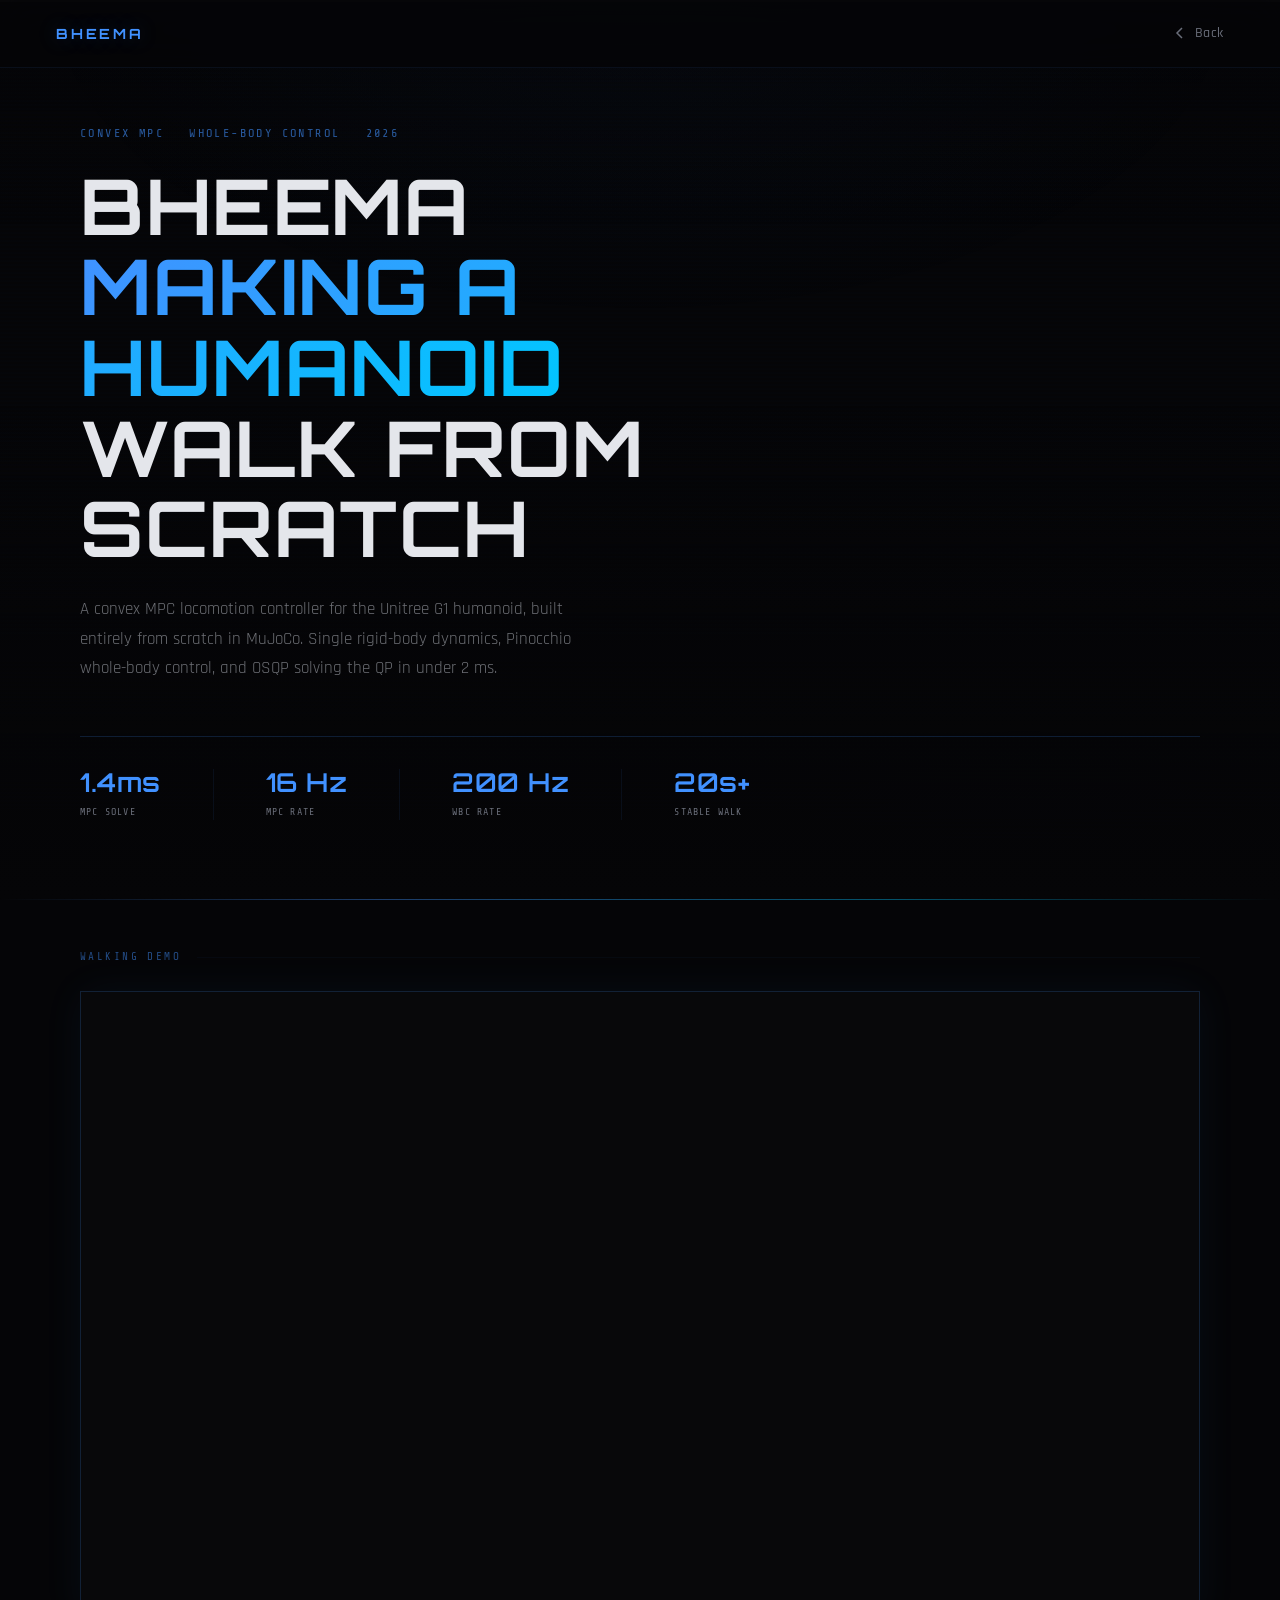
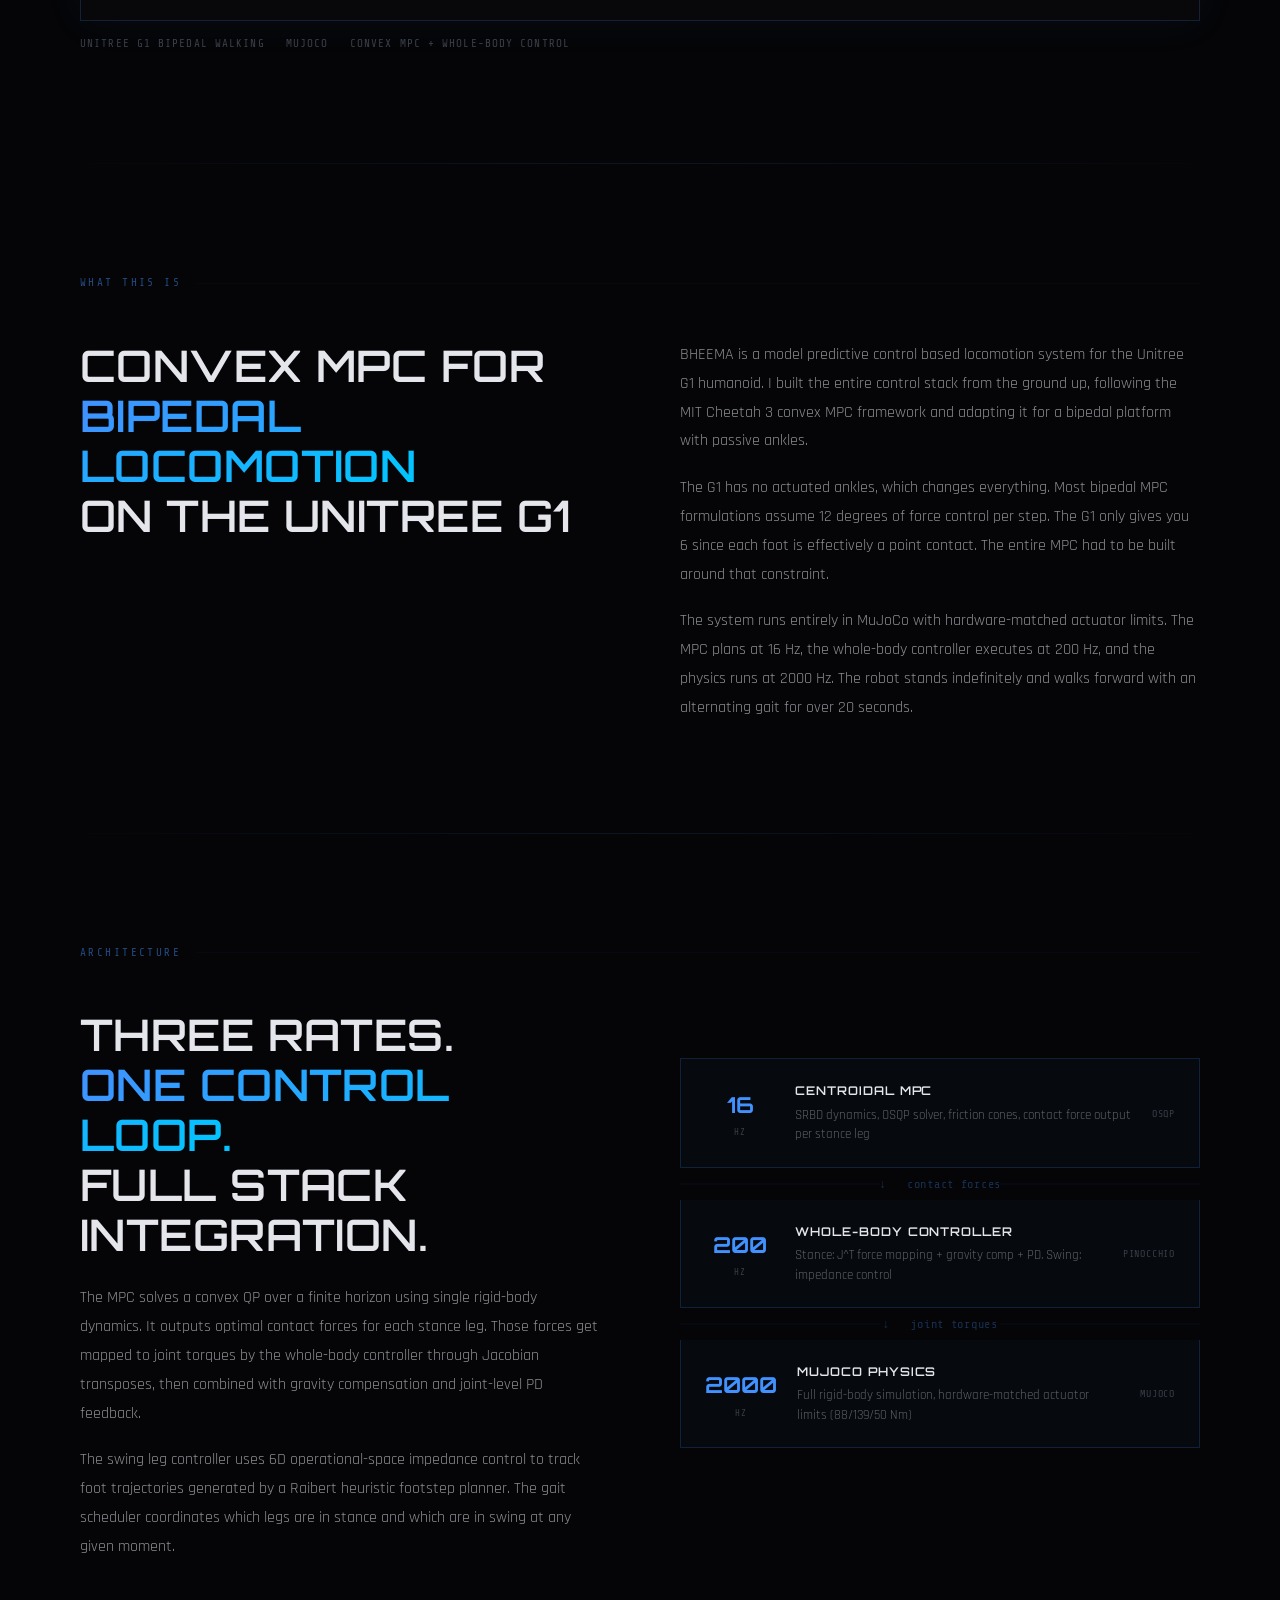
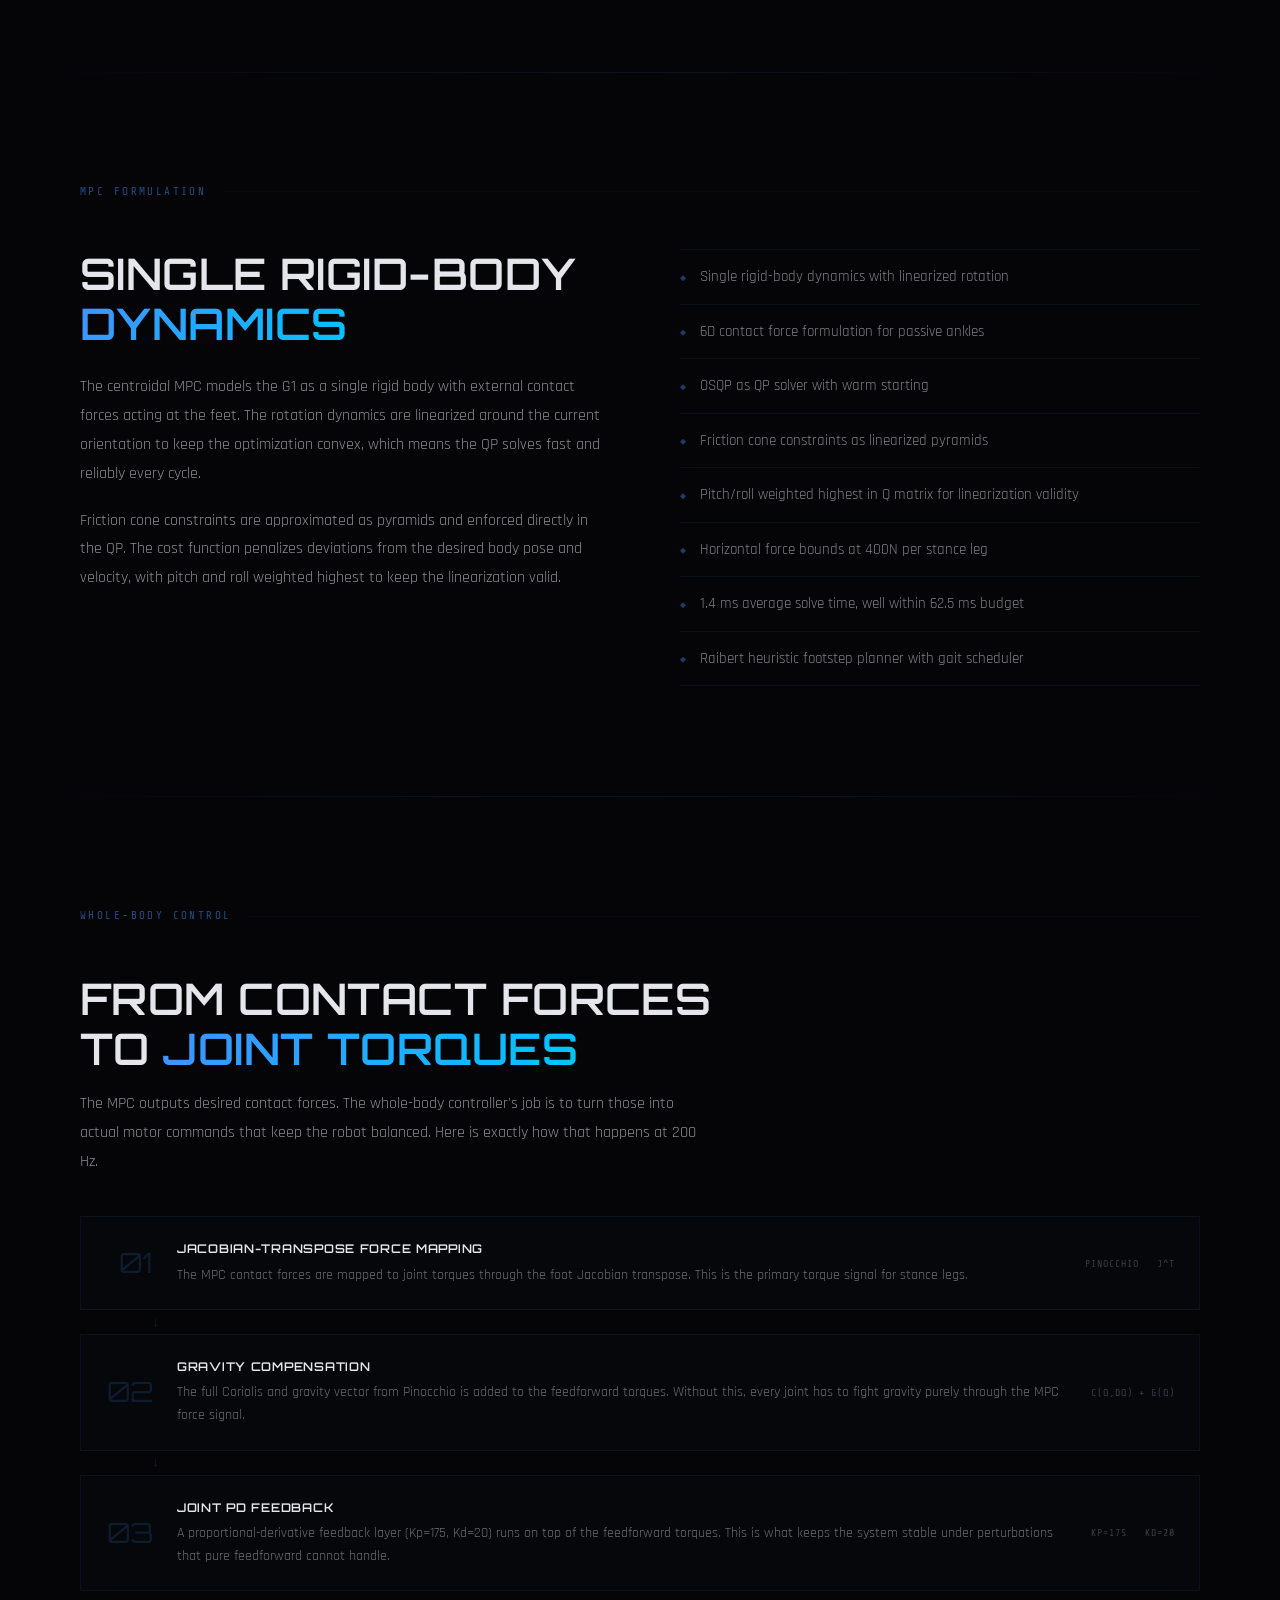
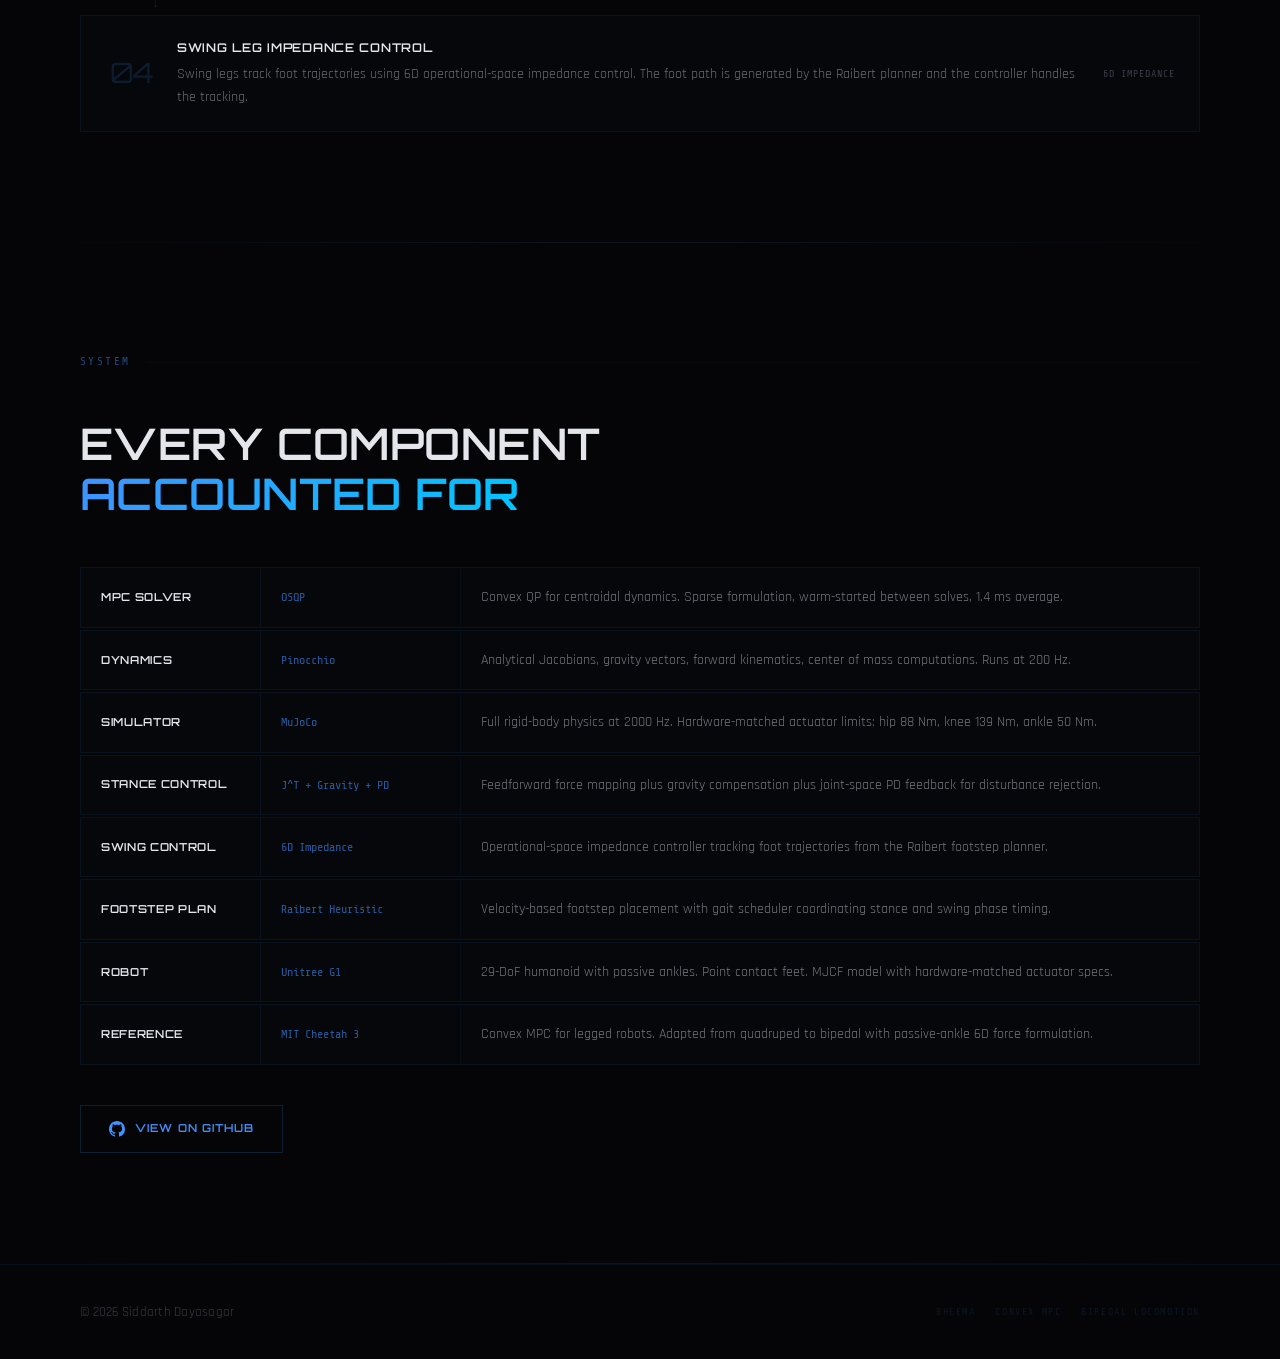
==== projects/bheema.html @ d4fe0f7e "Adding Bheema" ====
<!DOCTYPE html>
<html lang="en">
<head>
  <meta charset="UTF-8"/>
  <meta name="viewport" content="width=device-width, initial-scale=1.0"/>
  <title>BHEEMA — Bipedal Locomotion via Convex MPC</title>
  <link href="https://fonts.googleapis.com/css2?family=Rajdhani:wght@300;400;500;600;700&family=Orbitron:wght@400;500;600;700;800;900&family=Share+Tech+Mono&display=swap" rel="stylesheet"/>
  <style>
    *, *::before, *::after { box-sizing: border-box; margin: 0; padding: 0; }

    :root {
      --black: #050507;
      --white: #e4e6eb;
      --off-white: #c0c4cc;
      --muted: #6a6e7a;
      --dim: #3a3d47;
      --border: rgba(65,145,255,0.08);
      --border-bright: rgba(65,145,255,0.18);
      --energy: #4191ff;
      --energy2: #00c6ff;
      --energy-glow: rgba(65,145,255,0.25);
      --energy-dim: rgba(65,145,255,0.06);
      --display: 'Orbitron', sans-serif;
      --body: 'Rajdhani', sans-serif;
      --mono: 'Share Tech Mono', monospace;
    }

    html { scroll-behavior: smooth; }

    body {
      background: var(--black);
      color: var(--white);
      font-family: var(--body);
      font-weight: 400;
      line-height: 1.7;
      overflow-x: hidden;
      -webkit-font-smoothing: antialiased;
    }

    a { color: inherit; text-decoration: none; }
    img { display: block; max-width: 100%; }

    body::before {
      content: '';
      position: fixed; inset: 0;
      background:
        radial-gradient(ellipse 80% 60% at 50% 0%, rgba(65,145,255,0.04) 0%, transparent 60%),
        radial-gradient(ellipse 50% 40% at 80% 100%, rgba(0,198,255,0.03) 0%, transparent 50%);
      pointer-events: none; z-index: 0;
    }
    body::after {
      content: '';
      position: fixed; inset: 0;
      background:
        repeating-linear-gradient(
          0deg,
          transparent,
          transparent 2px,
          rgba(65,145,255,0.012) 2px,
          rgba(65,145,255,0.012) 4px
        );
      pointer-events: none; z-index: 0;
    }
    body > * { position: relative; z-index: 1; }

    nav {
      position: fixed; top: 0; left: 0; right: 0; z-index: 100;
      display: flex; align-items: center; justify-content: space-between;
      padding: 0 56px; height: 68px;
      background: rgba(5,5,7,0.88);
      backdrop-filter: blur(20px);
      border-bottom: 1px solid var(--border);
    }

    .nav-logo {
      font-family: var(--display);
      font-size: 14px; font-weight: 700;
      letter-spacing: 0.2em; text-transform: uppercase;
      color: var(--energy);
      text-shadow: 0 0 20px var(--energy-glow);
    }

    .nav-back {
      font-family: var(--body);
      font-size: 14px; font-weight: 500;
      color: var(--muted); letter-spacing: 0.04em;
      display: flex; align-items: center; gap: 8px;
      transition: color 0.2s;
    }
    .nav-back:hover { color: var(--energy); }
    .nav-back svg { width: 14px; height: 14px; flex-shrink: 0; }

    .hero {
      position: relative; width: 100%;
      height: 100svh; min-height: 580px;
      overflow: hidden;
    }

    .hero-video-wrap {
      position: absolute; inset: 0; overflow: hidden;
    }
    .hero-video-wrap iframe {
      position: absolute;
      top: 50%; left: 50%;
      transform: translate(-50%, -50%);
      width: 100vw; height: 56.25vw;
      min-height: 100vh; min-width: 177.78vh;
      pointer-events: none;
      filter: brightness(0.35) saturate(0.6);
    }

    .hero-gradient {
      position: absolute; inset: 0;
      background: linear-gradient(
        to bottom,
        rgba(5,5,7,0.4) 0%,
        transparent 25%,
        transparent 45%,
        rgba(5,5,7,0.7) 72%,
        rgba(5,5,7,1) 100%
      );
    }

    .hero::after {
      content: '';
      position: absolute; bottom: 0; left: 0; right: 0;
      height: 1px;
      background: linear-gradient(90deg, transparent 0%, var(--energy) 30%, var(--energy2) 70%, transparent 100%);
      opacity: 0.4;
    }

    .hero-content {
      position: absolute; inset: 0;
      display: flex; flex-direction: column; justify-content: flex-end;
      padding: 0 80px 80px;
      max-width: 1300px; margin: 0 auto; left: 0; right: 0;
    }

    .hero-eyebrow {
      font-family: var(--mono);
      font-size: 12px; font-weight: 400;
      letter-spacing: 0.2em; text-transform: uppercase;
      color: var(--energy);
      opacity: 0.6;
      margin-bottom: 22px;
    }

    .hero-title {
      font-family: var(--display);
      font-size: clamp(36px, 6vw, 84px);
      font-weight: 700; letter-spacing: 0.02em;
      line-height: 1.05; color: var(--white);
      max-width: 820px; margin-bottom: 26px;
      text-transform: uppercase;
    }
    .hero-title em {
      font-style: normal; font-weight: 700;
      background: linear-gradient(135deg, var(--energy), var(--energy2));
      -webkit-background-clip: text;
      -webkit-text-fill-color: transparent;
      background-clip: text;
    }

    .hero-sub {
      font-family: var(--body);
      font-size: 17px; font-weight: 400;
      color: var(--off-white);
      opacity: 0.55;
      max-width: 520px; line-height: 1.75;
      margin-bottom: 52px;
    }

    .hero-stats {
      display: flex; gap: 0;
      border-top: 1px solid var(--border-bright);
      padding-top: 32px;
    }
    .stat {
      padding-right: 52px; margin-right: 52px;
      border-right: 1px solid var(--border);
    }
    .stat:last-child { border-right: none; margin-right: 0; padding-right: 0; }
    .stat-val {
      font-family: var(--display);
      font-size: 26px; font-weight: 600;
      letter-spacing: 0.02em; color: var(--energy);
      line-height: 1; margin-bottom: 8px;
    }
    .stat-label {
      font-family: var(--mono);
      font-size: 10px; font-weight: 400;
      letter-spacing: 0.12em; text-transform: uppercase;
      color: var(--muted);
    }

    .video-section {
      max-width: 1300px; margin: 0 auto;
      padding: 0 80px 110px;
    }
    .video-wrap {
      position: relative; width: 100%;
      aspect-ratio: 16/9; background: #08080a; overflow: hidden;
      border: 1px solid var(--border-bright);
      box-shadow: 0 0 40px var(--energy-dim);
    }
    .video-wrap iframe {
      position: absolute; inset: 0;
      width: 100%; height: 100%; border: none;
    }
    .video-caption {
      margin-top: 14px;
      font-family: var(--mono);
      font-size: 11px; font-weight: 400;
      letter-spacing: 0.1em; text-transform: uppercase;
      color: var(--dim);
    }

    .divider {
      height: 1px;
      background: linear-gradient(90deg, transparent 0%, rgba(65,145,255,0.12) 50%, transparent 100%);
    }

    .section {
      max-width: 1300px; margin: 0 auto;
      padding: 110px 80px;
    }

    .eyebrow {
      font-family: var(--mono);
      font-size: 11px; font-weight: 400;
      letter-spacing: 0.22em; text-transform: uppercase;
      color: var(--energy);
      opacity: 0.5;
      margin-bottom: 48px;
      display: flex; align-items: center; gap: 16px;
    }
    .eyebrow::after {
      content: ''; flex: 1; height: 1px;
      background: var(--border);
    }

    .section-title {
      font-family: var(--display);
      font-size: clamp(22px, 3.4vw, 44px);
      font-weight: 600; letter-spacing: 0.01em;
      line-height: 1.15; color: var(--white);
      margin-bottom: 24px;
      text-transform: uppercase;
    }
    .section-title em {
      font-style: normal;
      background: linear-gradient(135deg, var(--energy), var(--energy2));
      -webkit-background-clip: text;
      -webkit-text-fill-color: transparent;
      background-clip: text;
    }

    .body-text {
      font-family: var(--body);
      font-size: 16px; font-weight: 400;
      color: rgba(228,230,235,0.6);
      line-height: 1.8; max-width: 620px;
    }
    .body-text + .body-text { margin-top: 18px; }

    .two-col {
      display: grid; grid-template-columns: 1fr 1fr;
      gap: 80px; align-items: start;
    }

    .detail-list { list-style: none; padding: 0; }
    .detail-list li {
      display: flex; align-items: baseline; gap: 14px;
      padding: 14px 0;
      border-bottom: 1px solid var(--border);
      font-family: var(--body);
      font-size: 15px; font-weight: 400;
      color: rgba(228,230,235,0.55);
    }
    .detail-list li:first-child { border-top: 1px solid var(--border); }
    .detail-list li::before {
      content: '';
      display: block;
      width: 6px; height: 6px;
      background: var(--energy);
      opacity: 0.4;
      flex-shrink: 0;
      margin-top: 6px;
      clip-path: polygon(50% 0%, 100% 50%, 50% 100%, 0% 50%);
    }

    .diagram-wrap {
      margin-top: 48px;
      overflow-x: auto;
    }

    .diagram {
      display: flex;
      flex-direction: column;
      gap: 0;
      min-width: 400px;
    }

    .diag-tier {
      background: rgba(65,145,255,0.03);
      border: 1px solid var(--border-bright);
      padding: 22px 24px;
      display: flex; align-items: center; gap: 20px;
    }
    .diag-tier + .diag-arrow + .diag-tier {
      border-top: none;
    }

    .diag-rate {
      font-family: var(--display);
      font-size: 22px; font-weight: 700;
      color: var(--energy);
      min-width: 70px; text-align: center;
    }
    .diag-rate span {
      display: block;
      font-family: var(--mono);
      font-size: 9px; font-weight: 400;
      color: var(--dim); letter-spacing: 0.1em;
      text-transform: uppercase; margin-top: 2px;
    }

    .diag-info { flex: 1; }
    .diag-name {
      font-family: var(--display);
      font-size: 12px; font-weight: 600;
      letter-spacing: 0.08em; text-transform: uppercase;
      color: var(--white); margin-bottom: 4px;
    }
    .diag-desc {
      font-family: var(--body);
      font-size: 13px; font-weight: 400;
      color: rgba(228,230,235,0.4); line-height: 1.5;
    }

    .diag-tag {
      font-family: var(--mono);
      font-size: 10px; font-weight: 400;
      letter-spacing: 0.08em; text-transform: uppercase;
      color: var(--dim);
      flex-shrink: 0;
    }

    .diag-arrow {
      display: flex; align-items: center; justify-content: center;
      height: 32px;
      font-family: var(--mono);
      font-size: 12px; color: rgba(65,145,255,0.3);
      letter-spacing: 0.06em;
      position: relative;
    }
    .diag-arrow::before, .diag-arrow::after {
      content: ''; position: absolute;
      top: 50%; transform: translateY(-50%);
      height: 1px; width: calc(50% - 60px);
      background: var(--border);
    }
    .diag-arrow::before { left: 0; }
    .diag-arrow::after  { right: 0; }

    .comp-grid { display: flex; flex-direction: column; gap: 2px; }

    .comp-row {
      display: grid;
      grid-template-columns: 180px 200px 1fr;
      gap: 0;
      background: rgba(65,145,255,0.02);
      border: 1px solid var(--border);
      transition: background 0.2s, border-color 0.2s;
    }
    .comp-row:hover {
      background: rgba(65,145,255,0.04);
      border-color: var(--border-bright);
    }

    .comp-name, .comp-tech, .comp-desc {
      padding: 18px 20px;
    }
    .comp-name {
      font-family: var(--display);
      font-size: 11px; font-weight: 600;
      letter-spacing: 0.06em; text-transform: uppercase;
      color: var(--white);
      border-right: 1px solid var(--border);
      display: flex; align-items: center;
    }
    .comp-tech {
      font-family: var(--mono);
      font-size: 12px; font-weight: 400;
      color: var(--energy);
      opacity: 0.6;
      border-right: 1px solid var(--border);
      display: flex; align-items: center;
    }
    .comp-desc {
      font-family: var(--body);
      font-size: 14px; font-weight: 400;
      color: rgba(228,230,235,0.5); line-height: 1.6;
    }

    .pipeline {
      display: flex; flex-direction: column; gap: 2px;
      margin-top: 40px;
    }

    .pipe-step {
      display: flex; align-items: center; gap: 24px;
      background: rgba(65,145,255,0.02);
      border: 1px solid var(--border);
      padding: 22px 24px;
      transition: background 0.2s, border-color 0.2s;
    }
    .pipe-step:hover {
      background: rgba(65,145,255,0.05);
      border-color: var(--border-bright);
    }

    .pipe-num {
      font-family: var(--display);
      font-size: 28px; font-weight: 300;
      color: rgba(65,145,255,0.15);
      line-height: 1; flex-shrink: 0; width: 48px;
      text-align: right;
    }

    .pipe-content { flex: 1; }

    .pipe-title {
      font-family: var(--display);
      font-size: 12px; font-weight: 600;
      letter-spacing: 0.06em; text-transform: uppercase;
      color: var(--white);
      margin-bottom: 4px;
    }

    .pipe-desc {
      font-family: var(--body);
      font-size: 14px; font-weight: 400;
      color: rgba(228,230,235,0.45); line-height: 1.65;
    }

    .pipe-tag {
      font-family: var(--mono);
      font-size: 10px; font-weight: 400;
      letter-spacing: 0.1em; text-transform: uppercase;
      color: var(--dim); flex-shrink: 0;
    }

    .pipe-arrow-row {
      display: flex; align-items: center; justify-content: flex-start;
      padding: 0 0 0 72px;
      height: 20px;
      font-family: var(--mono);
      color: rgba(65,145,255,0.2);
      font-size: 13px;
    }

    .link-row {
      margin-top: 40px;
      display: flex; gap: 16px; flex-wrap: wrap;
    }
    .link-btn {
      display: inline-flex; align-items: center; gap: 10px;
      height: 48px; padding: 0 28px;
      font-family: var(--display);
      font-size: 11px; font-weight: 600;
      letter-spacing: 0.1em; text-transform: uppercase;
      border: 1px solid var(--border-bright);
      color: var(--energy);
      transition: all 0.25s;
    }
    .link-btn:hover {
      background: rgba(65,145,255,0.08);
      border-color: var(--energy);
      box-shadow: 0 0 20px var(--energy-dim);
    }
    .link-btn svg { width: 16px; height: 16px; }

    footer {
      border-top: 1px solid var(--border);
      padding: 36px 80px;
      display: flex; align-items: center; justify-content: space-between;
    }
    .footer-copy {
      font-family: var(--body);
      font-size: 13px; font-weight: 400;
      color: var(--dim); letter-spacing: 0.02em;
    }
    .footer-tag {
      font-family: var(--mono);
      font-size: 10px; font-weight: 400;
      letter-spacing: 0.16em; text-transform: uppercase;
      color: rgba(65,145,255,0.12);
    }

    @media(max-width:768px) {
      nav { padding: 0 20px; height: 60px; }
      .hero-content { padding: 0 24px 52px; }
      .hero-stats { flex-wrap: wrap; gap: 24px; }
      .stat { border-right: none; margin-right: 0; padding-right: 0; }
      .section { padding: 72px 24px; }
      .video-section { padding: 0 24px 72px; }
      .two-col { grid-template-columns: 1fr; gap: 48px; }
      .diag-tier { flex-direction: column; align-items: flex-start; gap: 10px; }
      .diag-tag { text-align: left; }
      .comp-row { grid-template-columns: 1fr; }
      .comp-name, .comp-tech { border-right: none; border-bottom: 1px solid var(--border); }
      .pipe-step { flex-direction: column; align-items: flex-start; gap: 12px; }
      .pipe-num { width: auto; text-align: left; font-size: 22px; }
      .pipe-arrow-row { padding-left: 24px; }
      footer { padding: 28px 24px; flex-direction: column; gap: 10px; text-align: center; }
    }

    @media(max-width:480px) {
      .hero-title { font-size: clamp(28px, 9vw, 44px); }
      .hero-sub { font-size: 15px; }
    }
  </style>
</head>
<body>

<!-- ── NAV ───────────────────────────────────── -->
<nav>
  <span class="nav-logo">BHEEMA</span>
  <a href="../index.html" class="nav-back">
    <svg viewBox="0 0 14 14" fill="none" stroke="currentColor" stroke-width="1.5">
      <path d="M9 2L4 7l5 5"/>
    </svg>
    Back
  </a>
</nav>

<!-- ── HERO ──────────────────────────────────── -->
<div class="hero">
  <div class="hero-video-wrap">
    <iframe
      src="https://www.youtube.com/embed/O2lBvbfZWWo?autoplay=1&mute=1&loop=1&playlist=O2lBvbfZWWo&controls=0&modestbranding=1&rel=0"
      allow="autoplay; encrypted-media" allowfullscreen>
    </iframe>
  </div>
  <div class="hero-gradient"></div>

  <div class="hero-content">
    <div class="hero-eyebrow">Convex MPC &nbsp; Whole-Body Control &nbsp; 2026</div>
    <h1 class="hero-title">
      BHEEMA<br/>
      <em>Making a humanoid</em><br/>
      walk from scratch
    </h1>
    <p class="hero-sub">
      A convex MPC locomotion controller for the Unitree G1 humanoid,
      built entirely from scratch in MuJoCo. Single rigid-body dynamics,
      Pinocchio whole-body control, and OSQP solving the QP in under 2 ms.
    </p>
    <div class="hero-stats">
      <div class="stat">
        <div class="stat-val">1.4ms</div>
        <div class="stat-label">MPC solve</div>
      </div>
      <div class="stat">
        <div class="stat-val">16 Hz</div>
        <div class="stat-label">MPC rate</div>
      </div>
      <div class="stat">
        <div class="stat-val">200 Hz</div>
        <div class="stat-label">WBC rate</div>
      </div>
      <div class="stat">
        <div class="stat-val">20s+</div>
        <div class="stat-label">Stable walk</div>
      </div>
    </div>
  </div>
</div>

<!-- ── VIDEO ─────────────────────────────────── -->
<div class="video-section" style="padding-top:0">
  <div style="padding:48px 0 24px">
    <div class="eyebrow" style="margin-bottom:0">Walking demo</div>
  </div>
  <div class="video-wrap">
    <iframe
      src="https://www.youtube.com/embed/O2lBvbfZWWo?si=4qkNd0_NrMDq41I_&controls=1&modestbranding=1&rel=0"
      allow="accelerometer; autoplay; clipboard-write; encrypted-media; gyroscope; picture-in-picture"
      allowfullscreen>
    </iframe>
  </div>
  <div class="video-caption">Unitree G1 bipedal walking &nbsp; MuJoCo &nbsp; Convex MPC + Whole-Body Control</div>
</div>

<div class="divider"></div>

<!-- ── OVERVIEW ──────────────────────────────── -->
<section class="section">
  <div class="eyebrow">What this is</div>
  <div class="two-col">
    <div>
      <h2 class="section-title">
        Convex MPC for<br/>
        <em>bipedal locomotion</em><br/>
        on the Unitree G1
      </h2>
    </div>
    <div>
      <p class="body-text">
        BHEEMA is a model predictive control based locomotion system for the
        Unitree G1 humanoid. I built the entire control stack from the ground up,
        following the MIT Cheetah 3 convex MPC framework and adapting it for a
        bipedal platform with passive ankles.
      </p>
      <p class="body-text">
        The G1 has no actuated ankles, which changes everything. Most bipedal MPC
        formulations assume 12 degrees of force control per step. The G1 only gives
        you 6 since each foot is effectively a point contact. The entire MPC had to
        be built around that constraint.
      </p>
      <p class="body-text">
        The system runs entirely in MuJoCo with hardware-matched actuator limits.
        The MPC plans at 16 Hz, the whole-body controller executes at 200 Hz, and
        the physics runs at 2000 Hz. The robot stands indefinitely and walks forward
        with an alternating gait for over 20 seconds.
      </p>
    </div>
  </div>
</section>

<div class="divider"></div>

<!-- ── ARCHITECTURE ──────────────────────────── -->
<section class="section">
  <div class="eyebrow">Architecture</div>
  <div class="two-col" style="margin-bottom:0">
    <div>
      <h2 class="section-title">
        Three rates.<br/>
        <em>One control loop.</em><br/>
        Full stack integration.
      </h2>
      <p class="body-text">
        The MPC solves a convex QP over a finite horizon using single rigid-body
        dynamics. It outputs optimal contact forces for each stance leg. Those forces
        get mapped to joint torques by the whole-body controller through Jacobian
        transposes, then combined with gravity compensation and joint-level PD feedback.
      </p>
      <p class="body-text" style="margin-top:18px">
        The swing leg controller uses 6D operational-space impedance control to
        track foot trajectories generated by a Raibert heuristic footstep planner.
        The gait scheduler coordinates which legs are in stance and which are in
        swing at any given moment.
      </p>
    </div>
    <div>
      <div class="diagram-wrap">
        <div class="diagram">
          <div class="diag-tier">
            <div class="diag-rate">16<span>Hz</span></div>
            <div class="diag-info">
              <div class="diag-name">Centroidal MPC</div>
              <div class="diag-desc">SRBD dynamics, OSQP solver, friction cones, contact force output per stance leg</div>
            </div>
            <div class="diag-tag">OSQP</div>
          </div>

          <div class="diag-arrow">&#8595; &nbsp; contact forces</div>

          <div class="diag-tier">
            <div class="diag-rate">200<span>Hz</span></div>
            <div class="diag-info">
              <div class="diag-name">Whole-Body Controller</div>
              <div class="diag-desc">Stance: J^T force mapping + gravity comp + PD. Swing: impedance control</div>
            </div>
            <div class="diag-tag">Pinocchio</div>
          </div>

          <div class="diag-arrow">&#8595; &nbsp; joint torques</div>

          <div class="diag-tier">
            <div class="diag-rate">2000<span>Hz</span></div>
            <div class="diag-info">
              <div class="diag-name">MuJoCo Physics</div>
              <div class="diag-desc">Full rigid-body simulation, hardware-matched actuator limits (88/139/50 Nm)</div>
            </div>
            <div class="diag-tag">MuJoCo</div>
          </div>
        </div>
      </div>
    </div>
  </div>
</section>

<div class="divider"></div>

<!-- ── MPC FORMULATION ───────────────────────── -->
<section class="section">
  <div class="eyebrow">MPC Formulation</div>
  <div class="two-col">
    <div>
      <h2 class="section-title">
        Single rigid-body<br/>
        <em>dynamics</em>
      </h2>
      <p class="body-text" style="margin-top:20px">
        The centroidal MPC models the G1 as a single rigid body with external
        contact forces acting at the feet. The rotation dynamics are linearized
        around the current orientation to keep the optimization convex, which
        means the QP solves fast and reliably every cycle.
      </p>
      <p class="body-text">
        Friction cone constraints are approximated as pyramids and enforced
        directly in the QP. The cost function penalizes deviations from the
        desired body pose and velocity, with pitch and roll weighted highest
        to keep the linearization valid.
      </p>
    </div>
    <div>
      <ul class="detail-list">
        <li>Single rigid-body dynamics with linearized rotation</li>
        <li>6D contact force formulation for passive ankles</li>
        <li>OSQP as QP solver with warm starting</li>
        <li>Friction cone constraints as linearized pyramids</li>
        <li>Pitch/roll weighted highest in Q matrix for linearization validity</li>
        <li>Horizontal force bounds at 400N per stance leg</li>
        <li>1.4 ms average solve time, well within 62.5 ms budget</li>
        <li>Raibert heuristic footstep planner with gait scheduler</li>
      </ul>
    </div>
  </div>
</section>

<div class="divider"></div>

<!-- ── WHOLE-BODY CONTROL ────────────────────── -->
<section class="section">
  <div class="eyebrow">Whole-Body Control</div>
  <h2 class="section-title" style="margin-bottom:16px">
    From contact forces<br/>
    to <em>joint torques</em>
  </h2>
  <p class="body-text" style="margin-bottom:0">
    The MPC outputs desired contact forces. The whole-body controller's job is to
    turn those into actual motor commands that keep the robot balanced. Here is
    exactly how that happens at 200 Hz.
  </p>

  <div class="pipeline">
    <div class="pipe-step">
      <div class="pipe-num">01</div>
      <div class="pipe-content">
        <div class="pipe-title">Jacobian-Transpose Force Mapping</div>
        <div class="pipe-desc">The MPC contact forces are mapped to joint torques through the foot Jacobian transpose. This is the primary torque signal for stance legs.</div>
      </div>
      <div class="pipe-tag">Pinocchio &nbsp; J^T</div>
    </div>

    <div class="pipe-arrow-row">&#8595;</div>

    <div class="pipe-step">
      <div class="pipe-num">02</div>
      <div class="pipe-content">
        <div class="pipe-title">Gravity Compensation</div>
        <div class="pipe-desc">The full Coriolis and gravity vector from Pinocchio is added to the feedforward torques. Without this, every joint has to fight gravity purely through the MPC force signal.</div>
      </div>
      <div class="pipe-tag">C(q,dq) + g(q)</div>
    </div>

    <div class="pipe-arrow-row">&#8595;</div>

    <div class="pipe-step">
      <div class="pipe-num">03</div>
      <div class="pipe-content">
        <div class="pipe-title">Joint PD Feedback</div>
        <div class="pipe-desc">A proportional-derivative feedback layer (Kp=175, Kd=20) runs on top of the feedforward torques. This is what keeps the system stable under perturbations that pure feedforward cannot handle.</div>
      </div>
      <div class="pipe-tag">Kp=175 &nbsp; Kd=20</div>
    </div>

    <div class="pipe-arrow-row">&#8595;</div>

    <div class="pipe-step">
      <div class="pipe-num">04</div>
      <div class="pipe-content">
        <div class="pipe-title">Swing Leg Impedance Control</div>
        <div class="pipe-desc">Swing legs track foot trajectories using 6D operational-space impedance control. The foot path is generated by the Raibert planner and the controller handles the tracking.</div>
      </div>
      <div class="pipe-tag">6D Impedance</div>
    </div>
  </div>
</section>

<div class="divider"></div>

<!-- ── SYSTEM TABLE ──────────────────────────── -->
<section class="section">
  <div class="eyebrow">System</div>
  <h2 class="section-title" style="margin-bottom:48px">
    Every component<br/>
    <em>accounted for</em>
  </h2>

  <div class="comp-grid">
    <div class="comp-row">
      <div class="comp-name">MPC Solver</div>
      <div class="comp-tech">OSQP</div>
      <div class="comp-desc">Convex QP for centroidal dynamics. Sparse formulation, warm-started between solves, 1.4 ms average.</div>
    </div>
    <div class="comp-row">
      <div class="comp-name">Dynamics</div>
      <div class="comp-tech">Pinocchio</div>
      <div class="comp-desc">Analytical Jacobians, gravity vectors, forward kinematics, center of mass computations. Runs at 200 Hz.</div>
    </div>
    <div class="comp-row">
      <div class="comp-name">Simulator</div>
      <div class="comp-tech">MuJoCo</div>
      <div class="comp-desc">Full rigid-body physics at 2000 Hz. Hardware-matched actuator limits: hip 88 Nm, knee 139 Nm, ankle 50 Nm.</div>
    </div>
    <div class="comp-row">
      <div class="comp-name">Stance Control</div>
      <div class="comp-tech">J^T + Gravity + PD</div>
      <div class="comp-desc">Feedforward force mapping plus gravity compensation plus joint-space PD feedback for disturbance rejection.</div>
    </div>
    <div class="comp-row">
      <div class="comp-name">Swing Control</div>
      <div class="comp-tech">6D Impedance</div>
      <div class="comp-desc">Operational-space impedance controller tracking foot trajectories from the Raibert footstep planner.</div>
    </div>
    <div class="comp-row">
      <div class="comp-name">Footstep Plan</div>
      <div class="comp-tech">Raibert Heuristic</div>
      <div class="comp-desc">Velocity-based footstep placement with gait scheduler coordinating stance and swing phase timing.</div>
    </div>
    <div class="comp-row">
      <div class="comp-name">Robot</div>
      <div class="comp-tech">Unitree G1</div>
      <div class="comp-desc">29-DoF humanoid with passive ankles. Point contact feet. MJCF model with hardware-matched actuator specs.</div>
    </div>
    <div class="comp-row">
      <div class="comp-name">Reference</div>
      <div class="comp-tech">MIT Cheetah 3</div>
      <div class="comp-desc">Convex MPC for legged robots. Adapted from quadruped to bipedal with passive-ankle 6D force formulation.</div>
    </div>
  </div>

  <div class="link-row">
    <a href="https://github.com/siddarth09/bheema" target="_blank" class="link-btn">
      <svg viewBox="0 0 16 16" fill="currentColor"><path d="M8 0C3.58 0 0 3.58 0 8c0 3.54 2.29 6.53 5.47 7.59.4.07.55-.17.55-.38 0-.19-.01-.82-.01-1.49-2.01.37-2.53-.49-2.69-.94-.09-.23-.48-.94-.82-1.13-.28-.15-.68-.52-.01-.53.63-.01 1.08.58 1.23.82.72 1.21 1.87.87 2.33.66.07-.52.28-.87.51-1.07-1.78-.2-3.64-.89-3.64-3.95 0-.87.31-1.59.82-2.15-.08-.2-.36-1.02.08-2.12 0 0 .67-.21 2.2.82.64-.18 1.32-.27 2-.27.68 0 1.36.09 2 .27 1.53-1.04 2.2-.82 2.2-.82.44 1.1.16 1.92.08 2.12.51.56.82 1.27.82 2.15 0 3.07-1.87 3.75-3.65 3.95.29.25.54.73.54 1.48 0 1.07-.01 1.93-.01 2.2 0 .21.15.46.55.38A8.013 8.013 0 0016 8c0-4.42-3.58-8-8-8z"/></svg>
      View on GitHub
    </a>
  </div>
</section>

<!-- ── FOOTER ─────────────────────────────────── -->
<div class="divider"></div>
<footer>
  <span class="footer-copy">&copy; 2026 Siddarth Dayasagar</span>
  <span class="footer-tag">BHEEMA &nbsp; Convex MPC &nbsp; Bipedal Locomotion</span>
</footer>

</body>
</html>
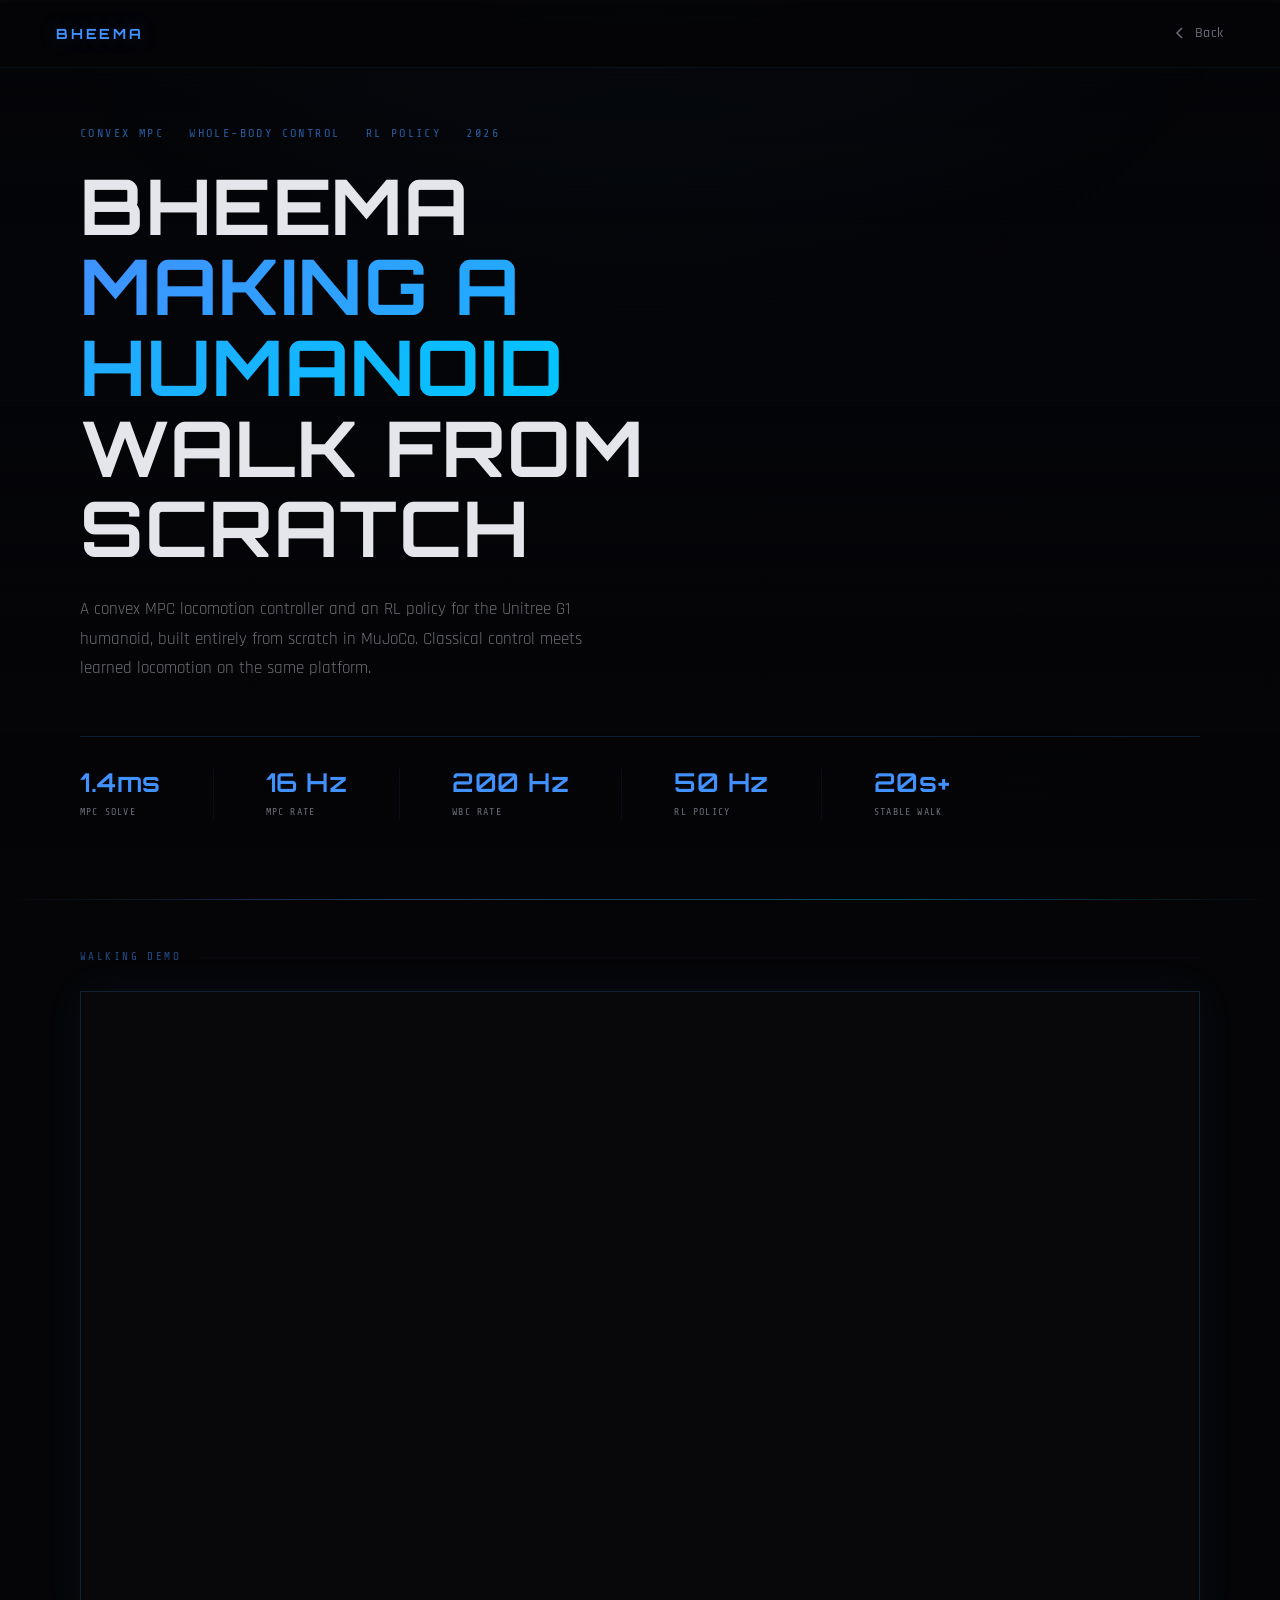
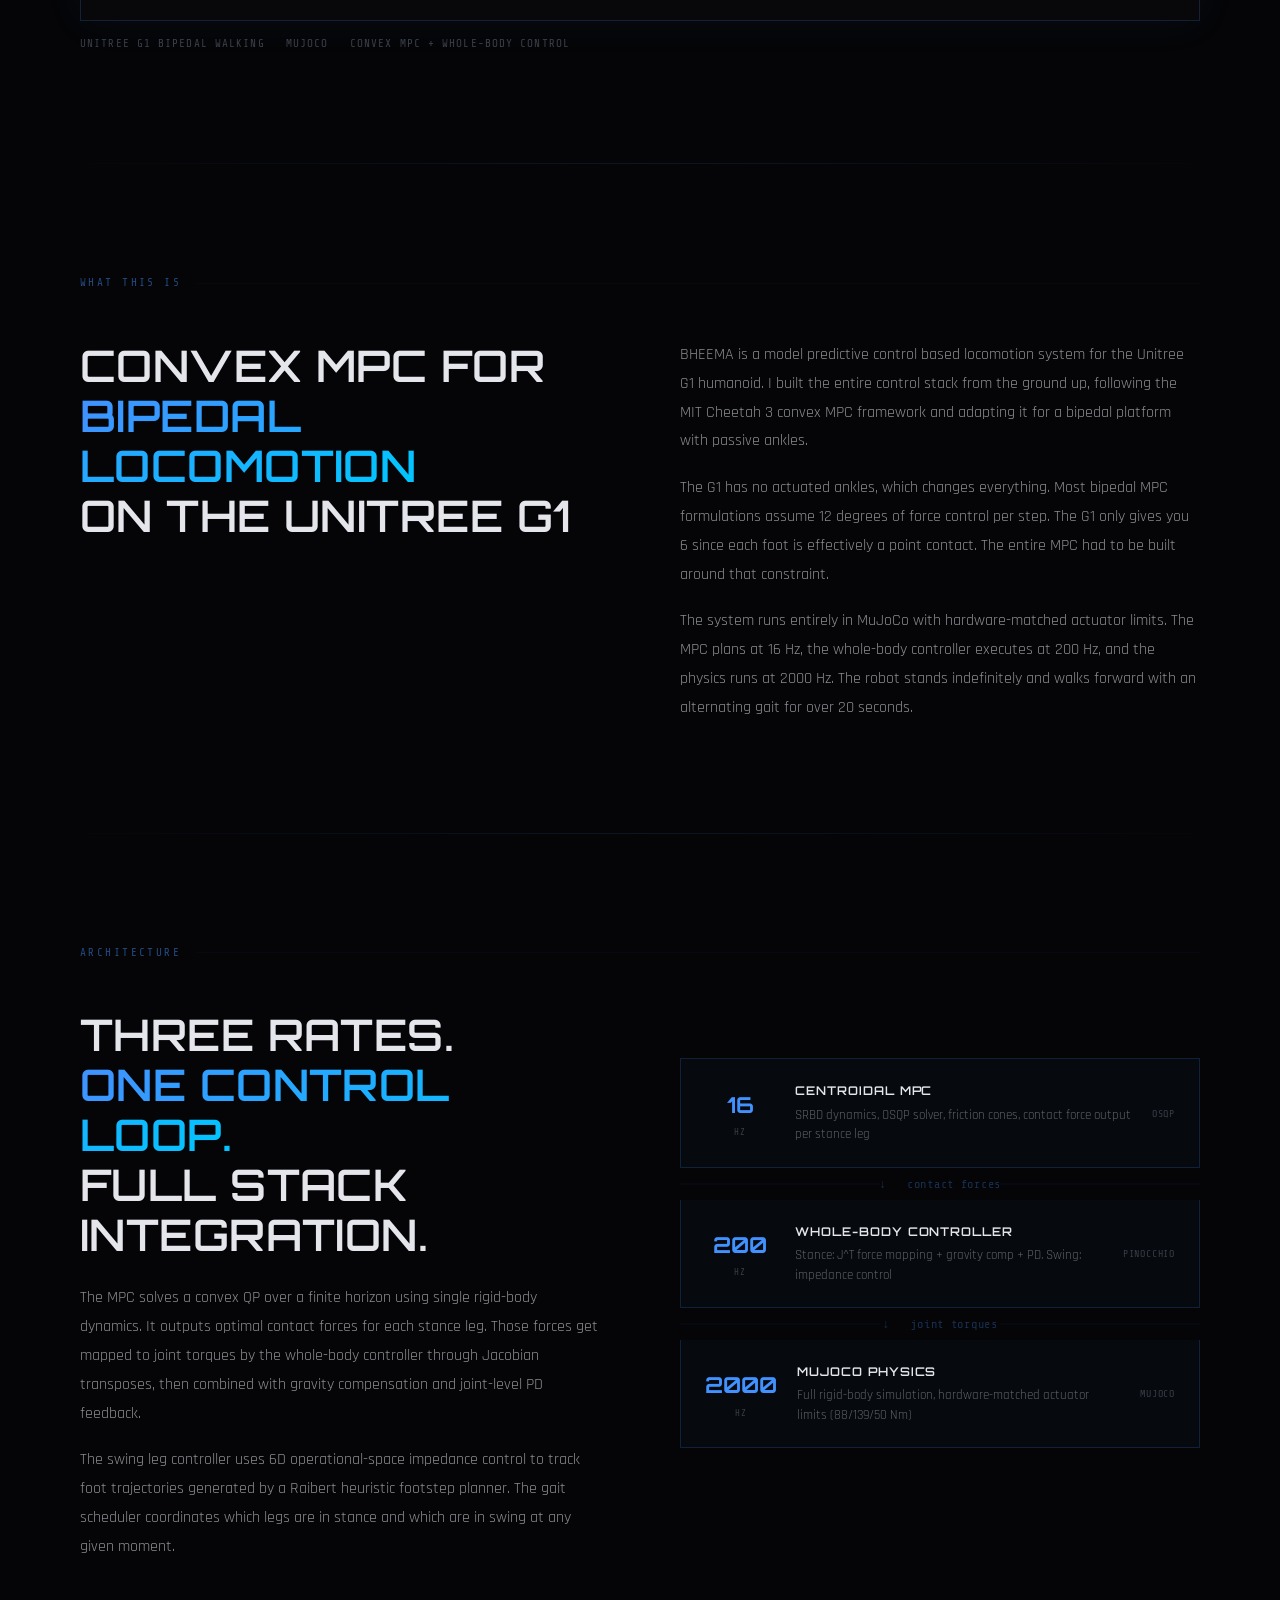
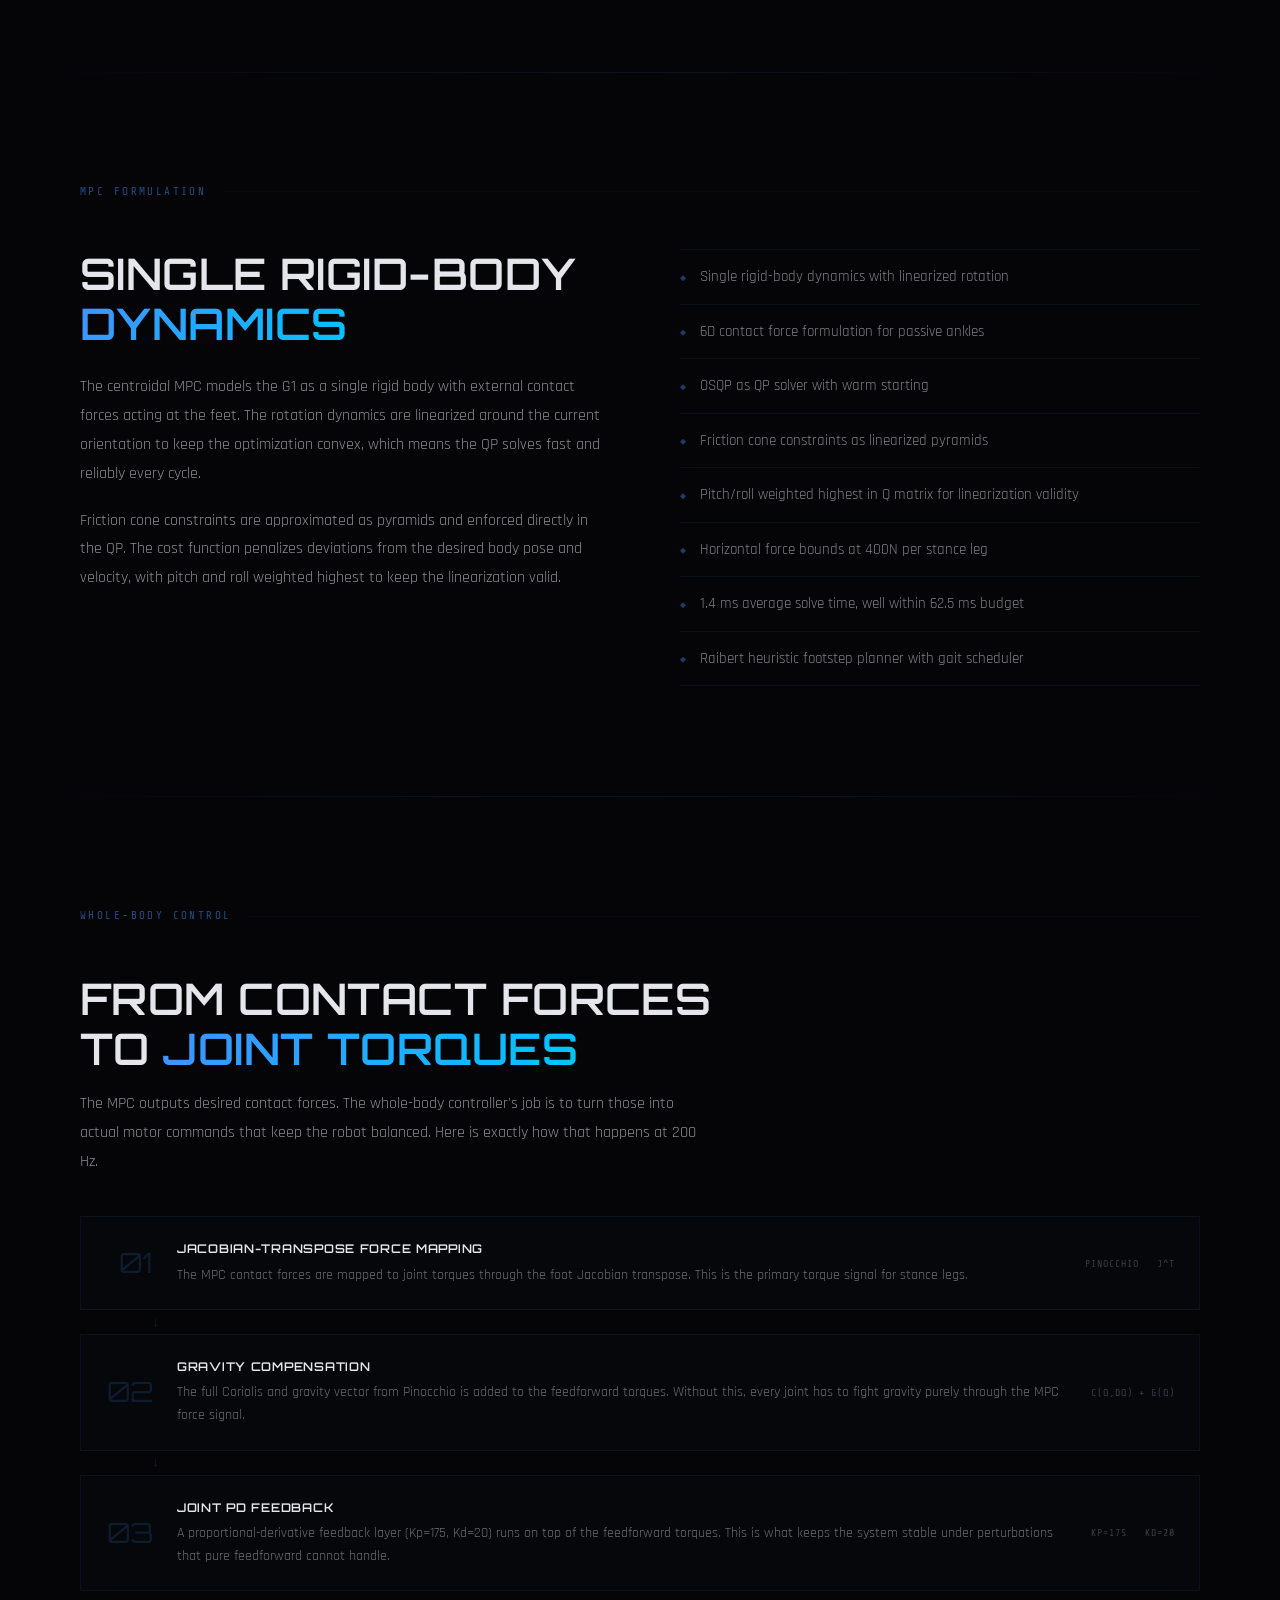
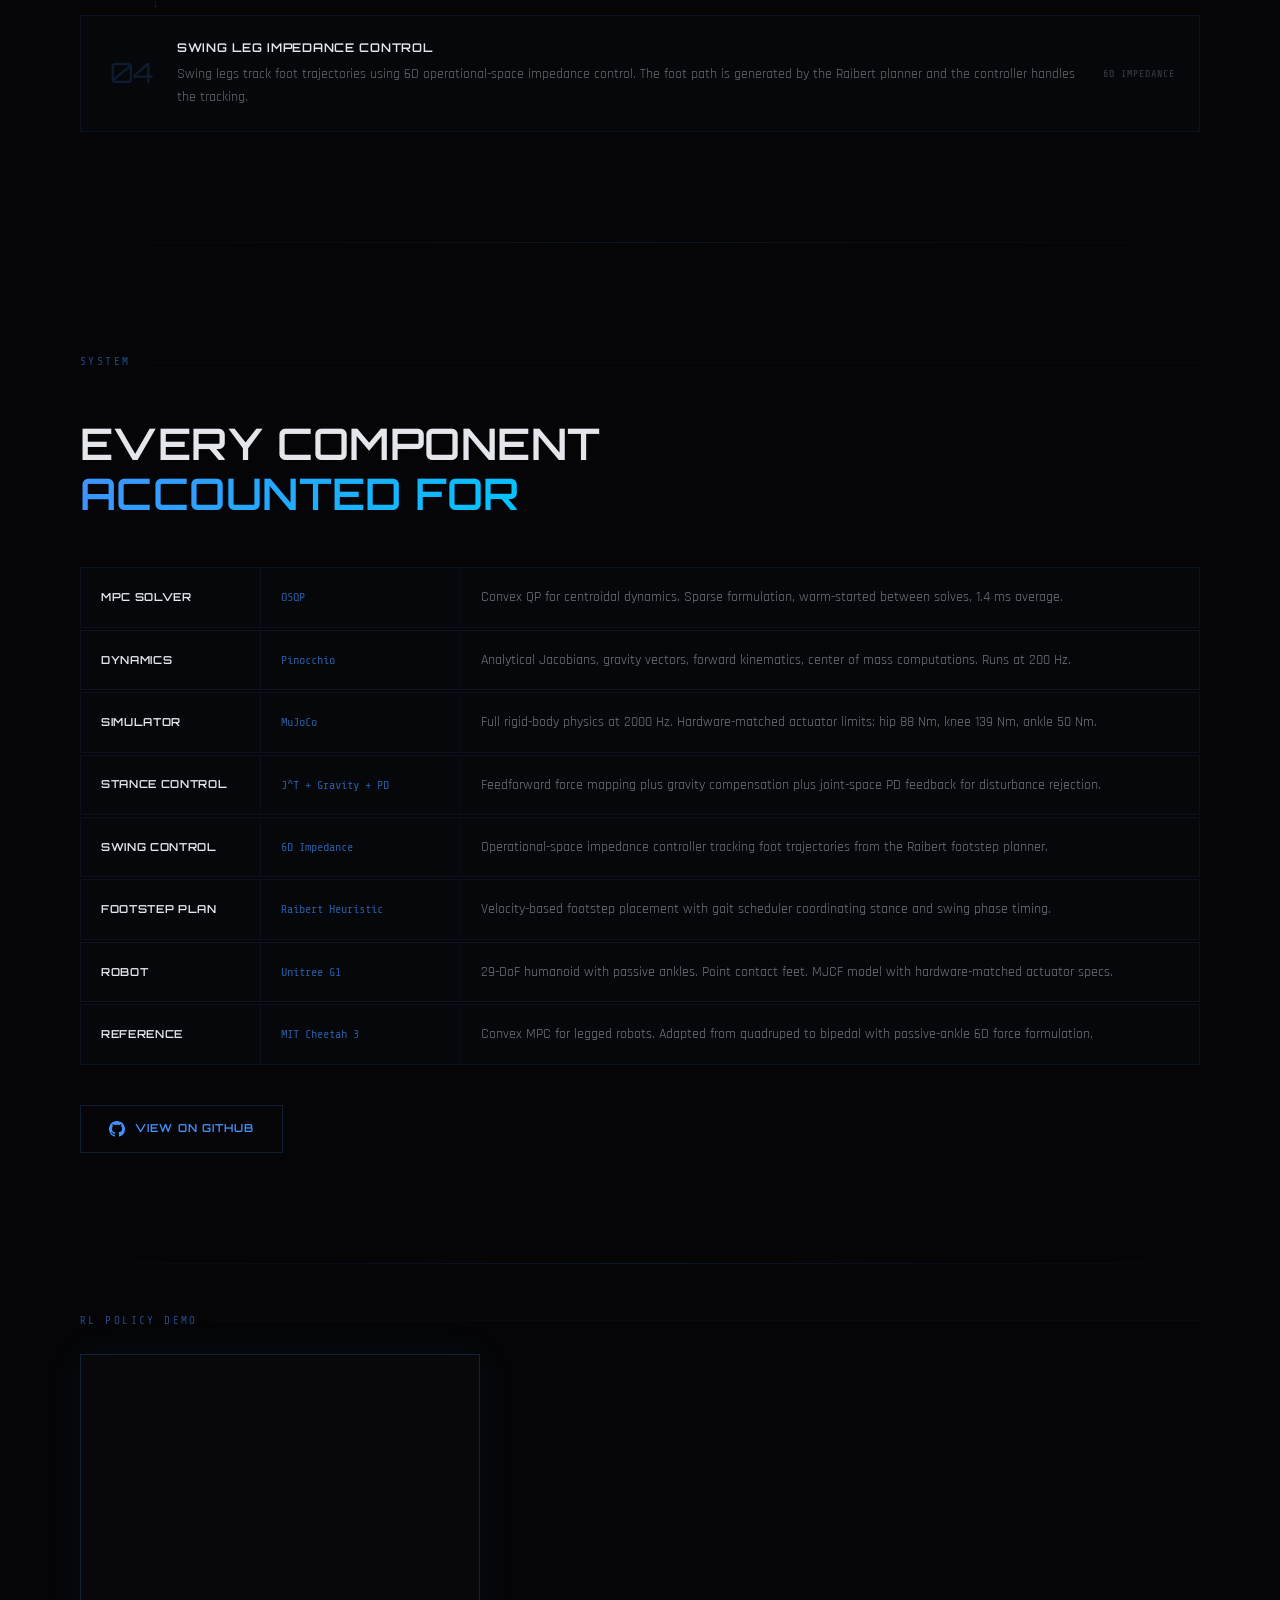
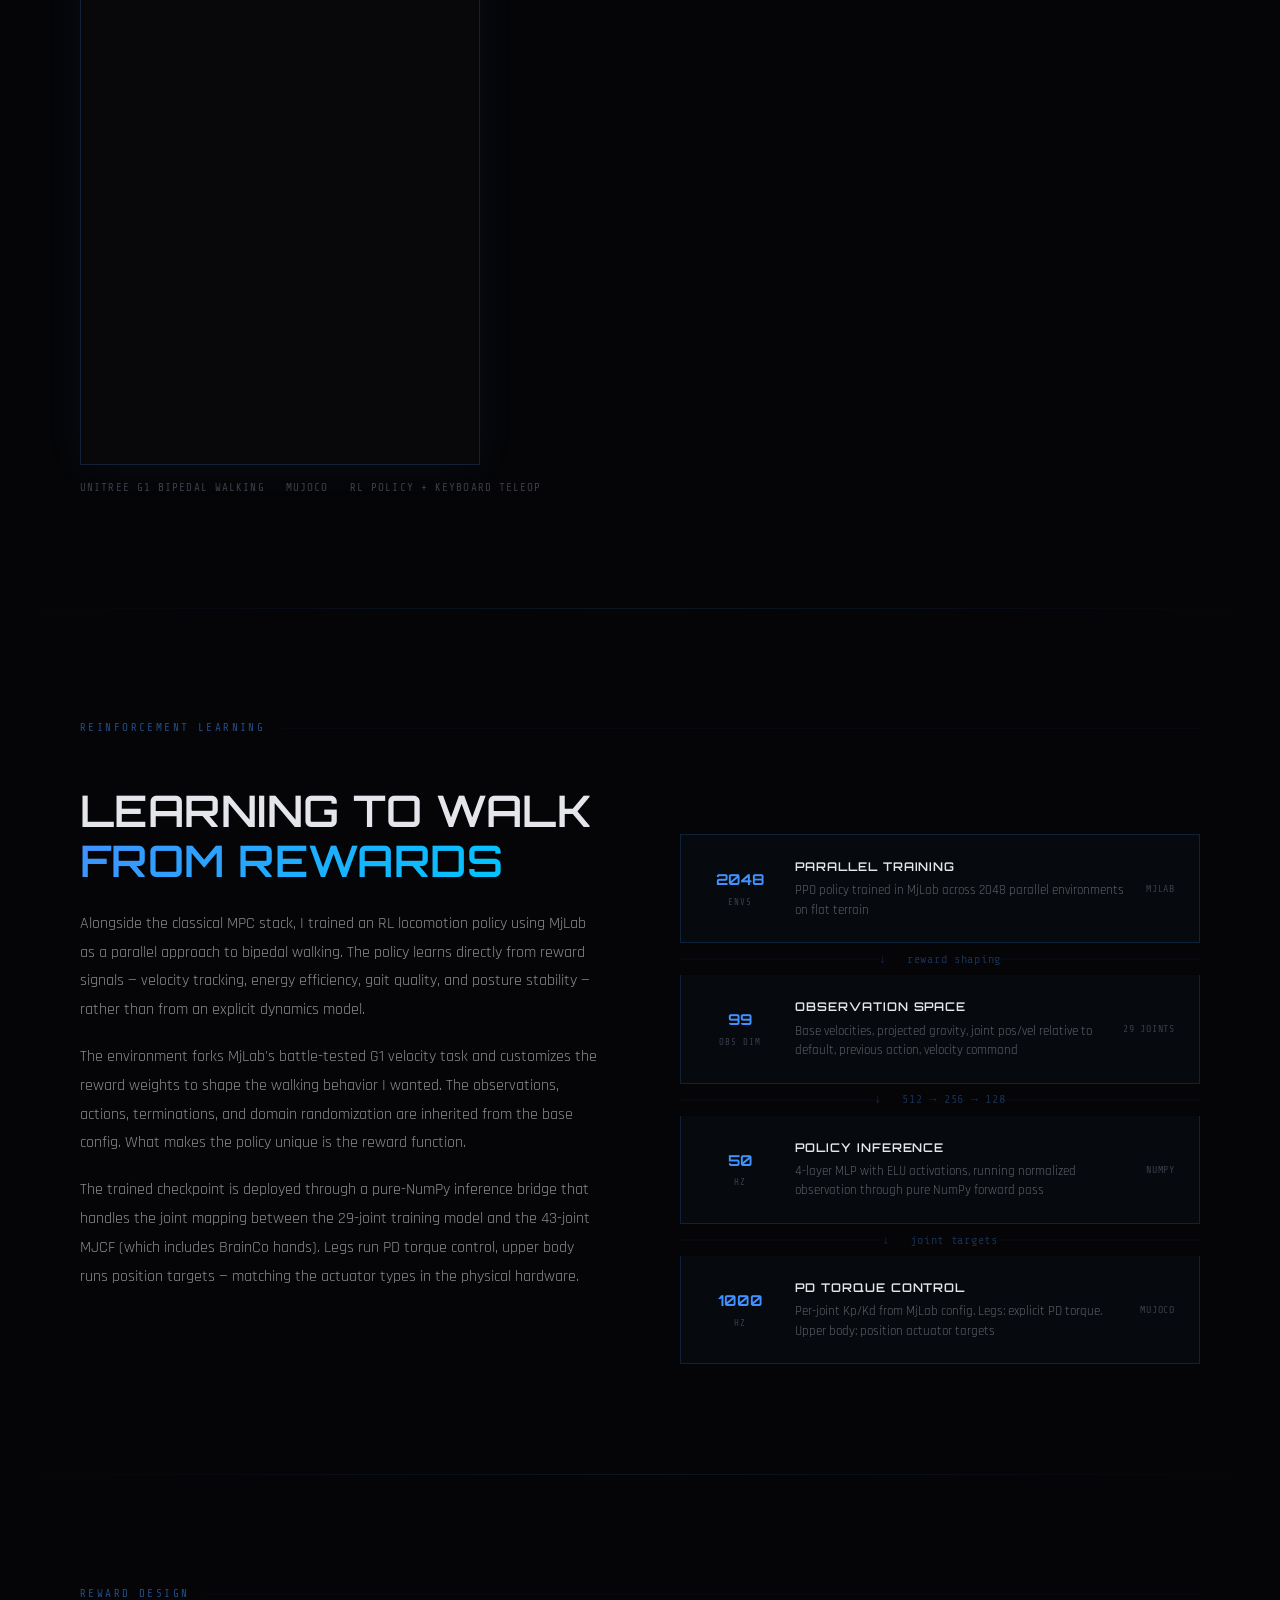
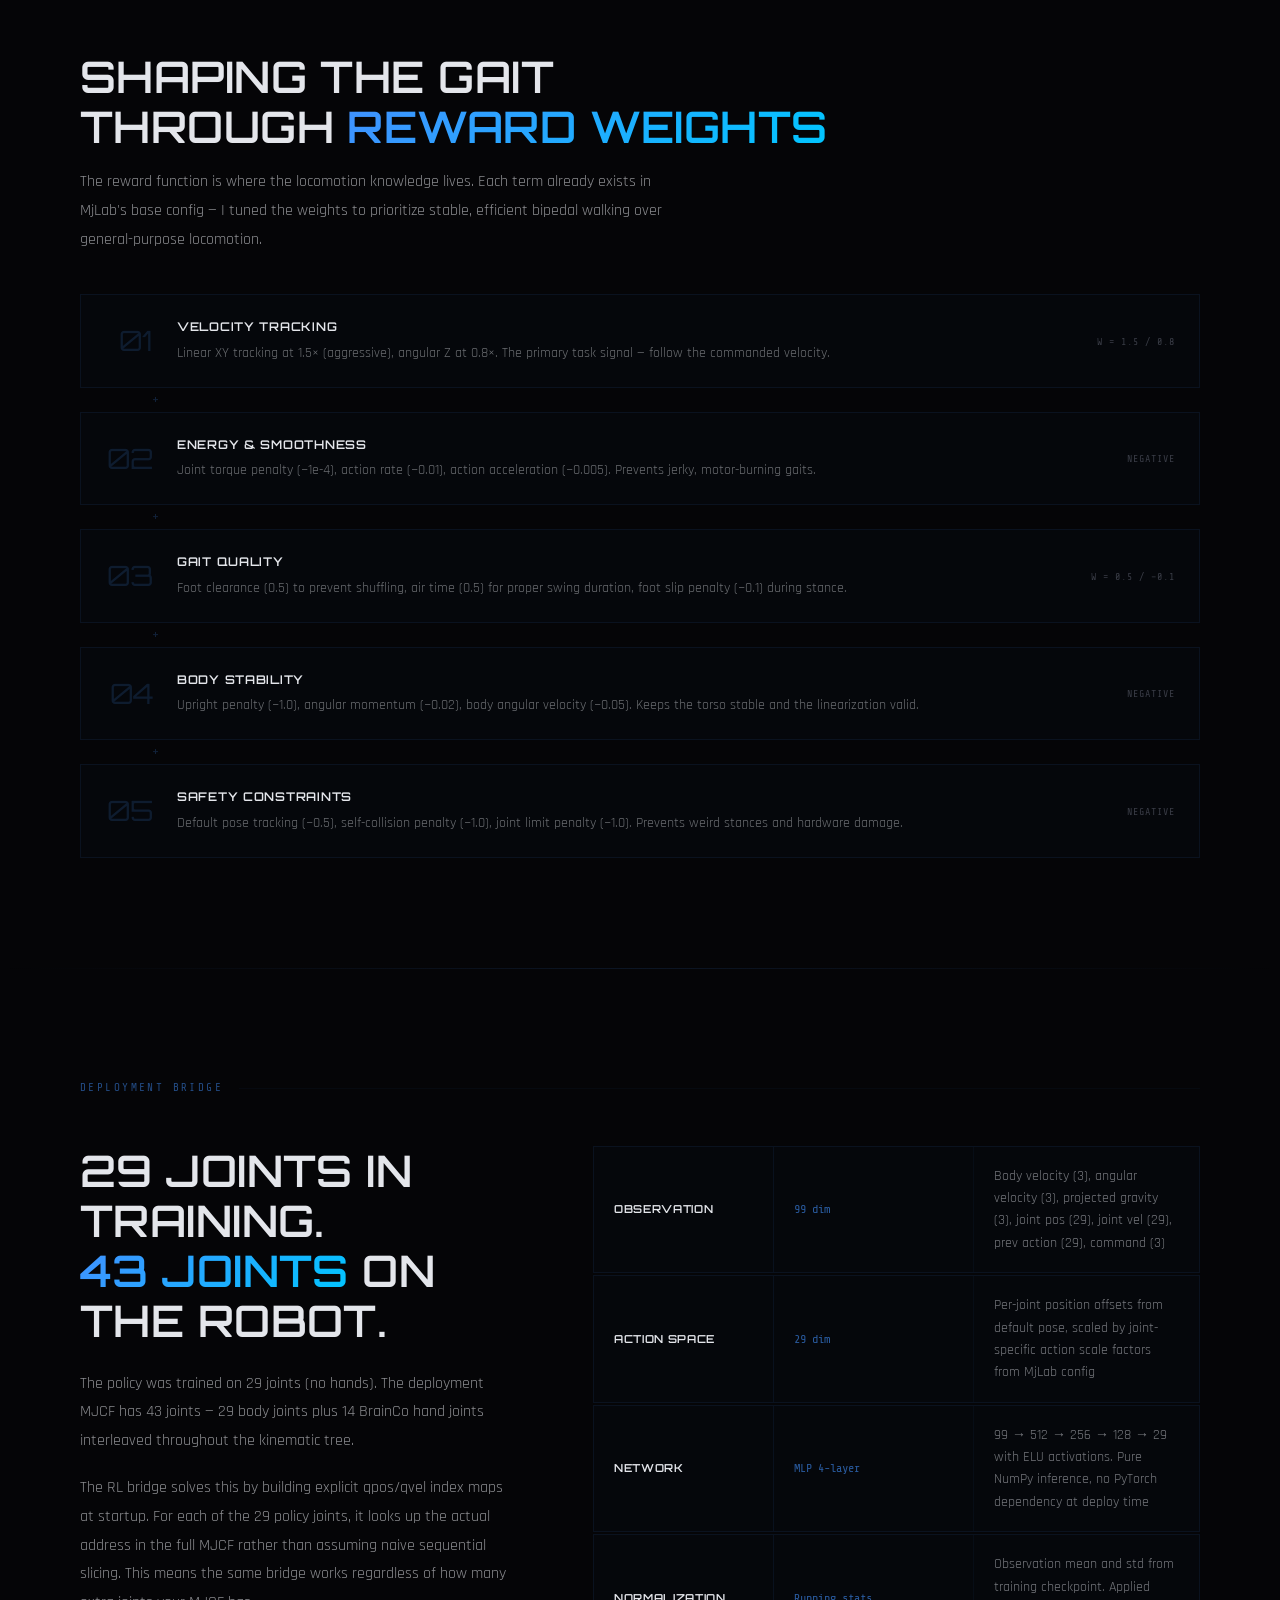
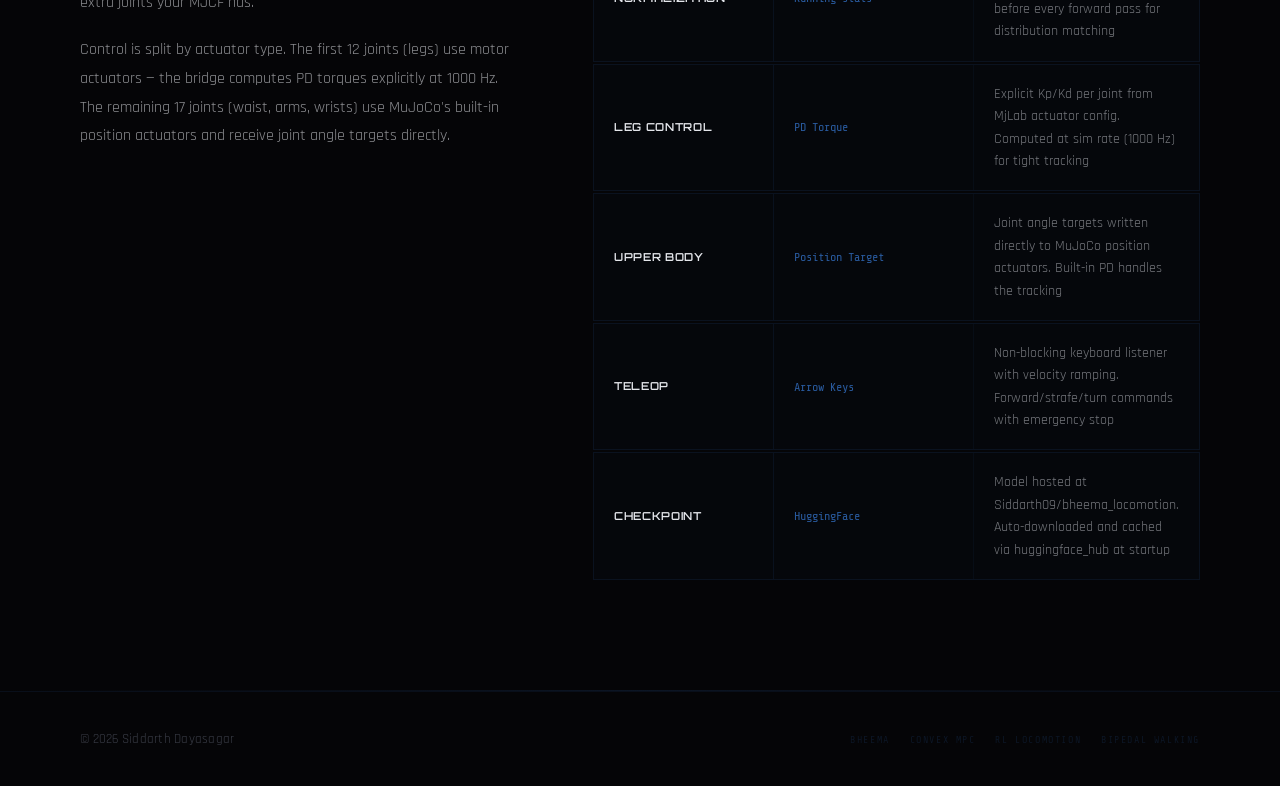
==== commit 8452cd41: "updated resume" ====
--- a/projects/bheema.html
+++ b/projects/bheema.html
@@ -546,16 +546,16 @@
   <div class="hero-gradient"></div>
 
   <div class="hero-content">
-    <div class="hero-eyebrow">Convex MPC &nbsp; Whole-Body Control &nbsp; 2026</div>
+    <div class="hero-eyebrow">Convex MPC &nbsp; Whole-Body Control &nbsp; RL Policy &nbsp; 2026</div>
     <h1 class="hero-title">
       BHEEMA<br/>
       <em>Making a humanoid</em><br/>
       walk from scratch
     </h1>
     <p class="hero-sub">
-      A convex MPC locomotion controller for the Unitree G1 humanoid,
-      built entirely from scratch in MuJoCo. Single rigid-body dynamics,
-      Pinocchio whole-body control, and OSQP solving the QP in under 2 ms.
+      A convex MPC locomotion controller and an RL policy for the Unitree G1
+      humanoid, built entirely from scratch in MuJoCo. Classical control meets
+      learned locomotion on the same platform.
     </p>
     <div class="hero-stats">
       <div class="stat">
@@ -569,6 +569,10 @@
       <div class="stat">
         <div class="stat-val">200 Hz</div>
         <div class="stat-label">WBC rate</div>
+      </div>
+      <div class="stat">
+        <div class="stat-val">50 Hz</div>
+        <div class="stat-label">RL policy</div>
       </div>
       <div class="stat">
         <div class="stat-val">20s+</div>
@@ -852,12 +856,259 @@
     </a>
   </div>
 </section>
+<div class="divider"></div>
+
+<!-- ── RL VIDEO ──────────────────────────────── -->
+<div class="video-section" style="padding-top:0">
+  <div style="padding:48px 0 24px">
+    <div class="eyebrow" style="margin-bottom:0">RL Policy Demo</div>
+  </div>
+  <div class="video-wrap" style="aspect-ratio:9/16; max-width:400px;">
+    <iframe
+      src="https://www.youtube.com/embed/XFwTWJ1Y6LU?controls=1&modestbranding=1&rel=0"
+      allow="accelerometer; autoplay; clipboard-write; encrypted-media; gyroscope; picture-in-picture"
+      allowfullscreen>
+    </iframe>
+  </div>
+  <div class="video-caption">Unitree G1 bipedal walking &nbsp; MuJoCo &nbsp; RL Policy + Keyboard Teleop</div>
+</div>
+
+<div class="divider"></div>
+
+<!-- ── RL LOCOMOTION ─────────────────────────── -->
+<section class="section">
+  <div class="eyebrow">Reinforcement Learning</div>
+  <div class="two-col">
+    <div>
+      <h2 class="section-title">
+        Learning to walk<br/>
+        <em>from rewards</em>
+      </h2>
+      <p class="body-text">
+        Alongside the classical MPC stack, I trained an RL locomotion policy
+        using MjLab as a parallel approach to bipedal walking. The policy learns
+        directly from reward signals — velocity tracking, energy efficiency,
+        gait quality, and posture stability — rather than from an explicit
+        dynamics model.
+      </p>
+      <p class="body-text">
+        The environment forks MjLab's battle-tested G1 velocity task and
+        customizes the reward weights to shape the walking behavior I wanted.
+        The observations, actions, terminations, and domain randomization are
+        inherited from the base config. What makes the policy unique is the
+        reward function.
+      </p>
+      <p class="body-text">
+        The trained checkpoint is deployed through a pure-NumPy inference
+        bridge that handles the joint mapping between the 29-joint training
+        model and the 43-joint MJCF (which includes BrainCo hands). Legs run
+        PD torque control, upper body runs position targets — matching the
+        actuator types in the physical hardware.
+      </p>
+    </div>
+    <div>
+      <div class="diagram-wrap">
+        <div class="diagram">
+          <div class="diag-tier">
+            <div class="diag-rate" style="font-size:15px">2048<span>Envs</span></div>
+            <div class="diag-info">
+              <div class="diag-name">Parallel Training</div>
+              <div class="diag-desc">PPO policy trained in MjLab across 2048 parallel environments on flat terrain</div>
+            </div>
+            <div class="diag-tag">MjLab</div>
+          </div>
+
+          <div class="diag-arrow">&#8595; &nbsp; reward shaping</div>
+
+          <div class="diag-tier">
+            <div class="diag-rate" style="font-size:15px">99<span>Obs dim</span></div>
+            <div class="diag-info">
+              <div class="diag-name">Observation Space</div>
+              <div class="diag-desc">Base velocities, projected gravity, joint pos/vel relative to default, previous action, velocity command</div>
+            </div>
+            <div class="diag-tag">29 Joints</div>
+          </div>
+
+          <div class="diag-arrow">&#8595; &nbsp; 512 → 256 → 128</div>
+
+          <div class="diag-tier">
+            <div class="diag-rate" style="font-size:15px">50<span>Hz</span></div>
+            <div class="diag-info">
+              <div class="diag-name">Policy Inference</div>
+              <div class="diag-desc">4-layer MLP with ELU activations, running normalized observation through pure NumPy forward pass</div>
+            </div>
+            <div class="diag-tag">NumPy</div>
+          </div>
+
+          <div class="diag-arrow">&#8595; &nbsp; joint targets</div>
+
+          <div class="diag-tier">
+            <div class="diag-rate" style="font-size:15px">1000<span>Hz</span></div>
+            <div class="diag-info">
+              <div class="diag-name">PD Torque Control</div>
+              <div class="diag-desc">Per-joint Kp/Kd from MjLab config. Legs: explicit PD torque. Upper body: position actuator targets</div>
+            </div>
+            <div class="diag-tag">MuJoCo</div>
+          </div>
+        </div>
+      </div>
+    </div>
+  </div>
+</section>
+
+<div class="divider"></div>
+
+<!-- ── REWARD ARCHITECTURE ───────────────────── -->
+<section class="section">
+  <div class="eyebrow">Reward Design</div>
+  <h2 class="section-title" style="margin-bottom:16px">
+    Shaping the gait<br/>
+    through <em>reward weights</em>
+  </h2>
+  <p class="body-text" style="margin-bottom:0">
+    The reward function is where the locomotion knowledge lives. Each term
+    already exists in MjLab's base config — I tuned the weights to prioritize
+    stable, efficient bipedal walking over general-purpose locomotion.
+  </p>
+
+  <div class="pipeline">
+    <div class="pipe-step">
+      <div class="pipe-num">01</div>
+      <div class="pipe-content">
+        <div class="pipe-title">Velocity Tracking</div>
+        <div class="pipe-desc">Linear XY tracking at 1.5× (aggressive), angular Z at 0.8×. The primary task signal — follow the commanded velocity.</div>
+      </div>
+      <div class="pipe-tag">w = 1.5 / 0.8</div>
+    </div>
+
+    <div class="pipe-arrow-row">+</div>
+
+    <div class="pipe-step">
+      <div class="pipe-num">02</div>
+      <div class="pipe-content">
+        <div class="pipe-title">Energy &amp; Smoothness</div>
+        <div class="pipe-desc">Joint torque penalty (−1e-4), action rate (−0.01), action acceleration (−0.005). Prevents jerky, motor-burning gaits.</div>
+      </div>
+      <div class="pipe-tag">Negative</div>
+    </div>
+
+    <div class="pipe-arrow-row">+</div>
+
+    <div class="pipe-step">
+      <div class="pipe-num">03</div>
+      <div class="pipe-content">
+        <div class="pipe-title">Gait Quality</div>
+        <div class="pipe-desc">Foot clearance (0.5) to prevent shuffling, air time (0.5) for proper swing duration, foot slip penalty (−0.1) during stance.</div>
+      </div>
+      <div class="pipe-tag">w = 0.5 / −0.1</div>
+    </div>
+
+    <div class="pipe-arrow-row">+</div>
+
+    <div class="pipe-step">
+      <div class="pipe-num">04</div>
+      <div class="pipe-content">
+        <div class="pipe-title">Body Stability</div>
+        <div class="pipe-desc">Upright penalty (−1.0), angular momentum (−0.02), body angular velocity (−0.05). Keeps the torso stable and the linearization valid.</div>
+      </div>
+      <div class="pipe-tag">Negative</div>
+    </div>
+
+    <div class="pipe-arrow-row">+</div>
+
+    <div class="pipe-step">
+      <div class="pipe-num">05</div>
+      <div class="pipe-content">
+        <div class="pipe-title">Safety Constraints</div>
+        <div class="pipe-desc">Default pose tracking (−0.5), self-collision penalty (−1.0), joint limit penalty (−1.0). Prevents weird stances and hardware damage.</div>
+      </div>
+      <div class="pipe-tag">Negative</div>
+    </div>
+  </div>
+</section>
+
+<div class="divider"></div>
+
+<!-- ── RL BRIDGE ─────────────────────────────── -->
+<section class="section">
+  <div class="eyebrow">Deployment Bridge</div>
+  <div class="two-col">
+    <div>
+      <h2 class="section-title">
+        29 joints in training.<br/>
+        <em>43 joints</em> on the robot.
+      </h2>
+      <p class="body-text">
+        The policy was trained on 29 joints (no hands). The deployment MJCF has
+        43 joints — 29 body joints plus 14 BrainCo hand joints interleaved
+        throughout the kinematic tree.
+      </p>
+      <p class="body-text">
+        The RL bridge solves this by building explicit qpos/qvel index maps at
+        startup. For each of the 29 policy joints, it looks up the actual
+        address in the full MJCF rather than assuming naive sequential slicing.
+        This means the same bridge works regardless of how many extra joints
+        your MJCF has.
+      </p>
+      <p class="body-text">
+        Control is split by actuator type. The first 12 joints (legs) use motor
+        actuators — the bridge computes PD torques explicitly at 1000 Hz. The
+        remaining 17 joints (waist, arms, wrists) use MuJoCo's built-in position
+        actuators and receive joint angle targets directly.
+      </p>
+    </div>
+    <div>
+      <div class="comp-grid">
+        <div class="comp-row">
+          <div class="comp-name">Observation</div>
+          <div class="comp-tech">99 dim</div>
+          <div class="comp-desc">Body velocity (3), angular velocity (3), projected gravity (3), joint pos (29), joint vel (29), prev action (29), command (3)</div>
+        </div>
+        <div class="comp-row">
+          <div class="comp-name">Action Space</div>
+          <div class="comp-tech">29 dim</div>
+          <div class="comp-desc">Per-joint position offsets from default pose, scaled by joint-specific action scale factors from MjLab config</div>
+        </div>
+        <div class="comp-row">
+          <div class="comp-name">Network</div>
+          <div class="comp-tech">MLP 4-layer</div>
+          <div class="comp-desc">99 → 512 → 256 → 128 → 29 with ELU activations. Pure NumPy inference, no PyTorch dependency at deploy time</div>
+        </div>
+        <div class="comp-row">
+          <div class="comp-name">Normalization</div>
+          <div class="comp-tech">Running stats</div>
+          <div class="comp-desc">Observation mean and std from training checkpoint. Applied before every forward pass for distribution matching</div>
+        </div>
+        <div class="comp-row">
+          <div class="comp-name">Leg Control</div>
+          <div class="comp-tech">PD Torque</div>
+          <div class="comp-desc">Explicit Kp/Kd per joint from MjLab actuator config. Computed at sim rate (1000 Hz) for tight tracking</div>
+        </div>
+        <div class="comp-row">
+          <div class="comp-name">Upper Body</div>
+          <div class="comp-tech">Position Target</div>
+          <div class="comp-desc">Joint angle targets written directly to MuJoCo position actuators. Built-in PD handles the tracking</div>
+        </div>
+        <div class="comp-row">
+          <div class="comp-name">Teleop</div>
+          <div class="comp-tech">Arrow Keys</div>
+          <div class="comp-desc">Non-blocking keyboard listener with velocity ramping. Forward/strafe/turn commands with emergency stop</div>
+        </div>
+        <div class="comp-row">
+          <div class="comp-name">Checkpoint</div>
+          <div class="comp-tech">HuggingFace</div>
+          <div class="comp-desc">Model hosted at Siddarth09/bheema_locomotion. Auto-downloaded and cached via huggingface_hub at startup</div>
+        </div>
+      </div>
+    </div>
+  </div>
+</section>
 
 <!-- ── FOOTER ─────────────────────────────────── -->
 <div class="divider"></div>
 <footer>
   <span class="footer-copy">&copy; 2026 Siddarth Dayasagar</span>
-  <span class="footer-tag">BHEEMA &nbsp; Convex MPC &nbsp; Bipedal Locomotion</span>
+  <span class="footer-tag">BHEEMA &nbsp; Convex MPC &nbsp; RL Locomotion &nbsp; Bipedal Walking</span>
 </footer>
 
 </body>
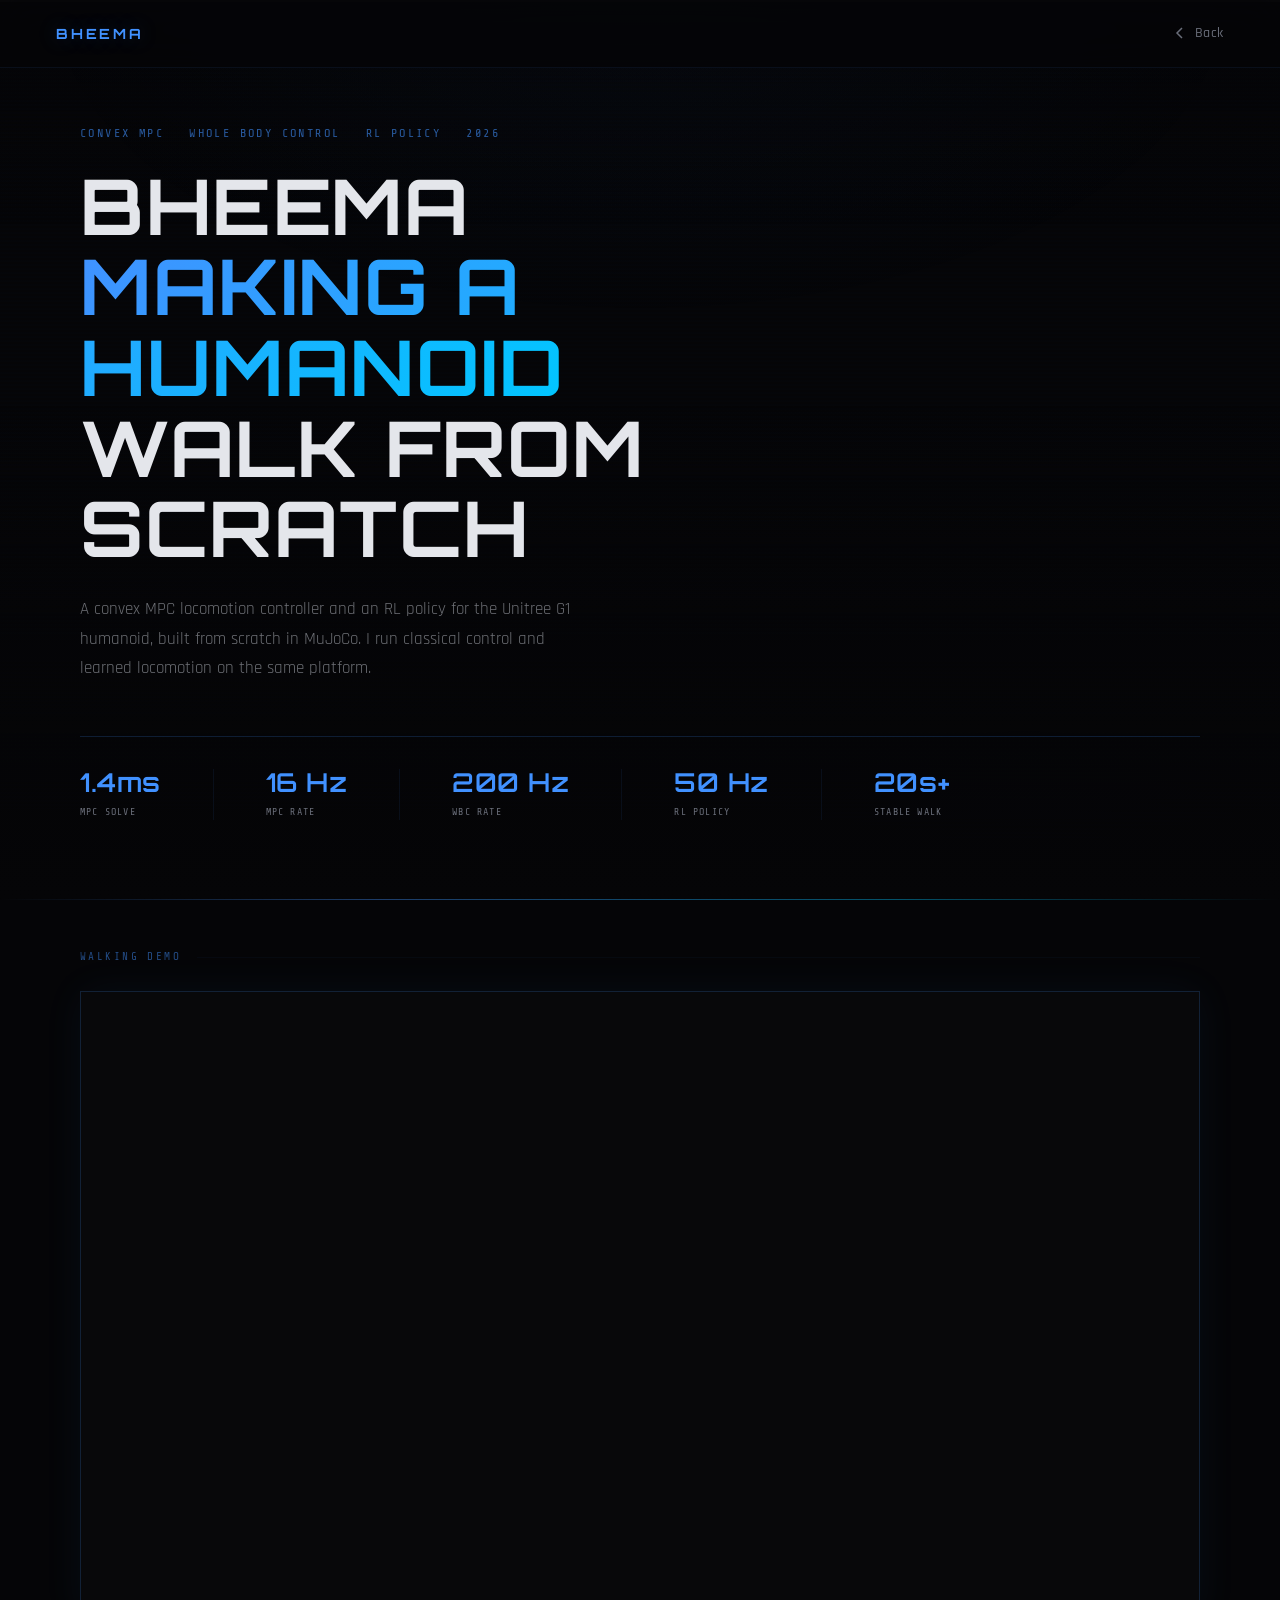
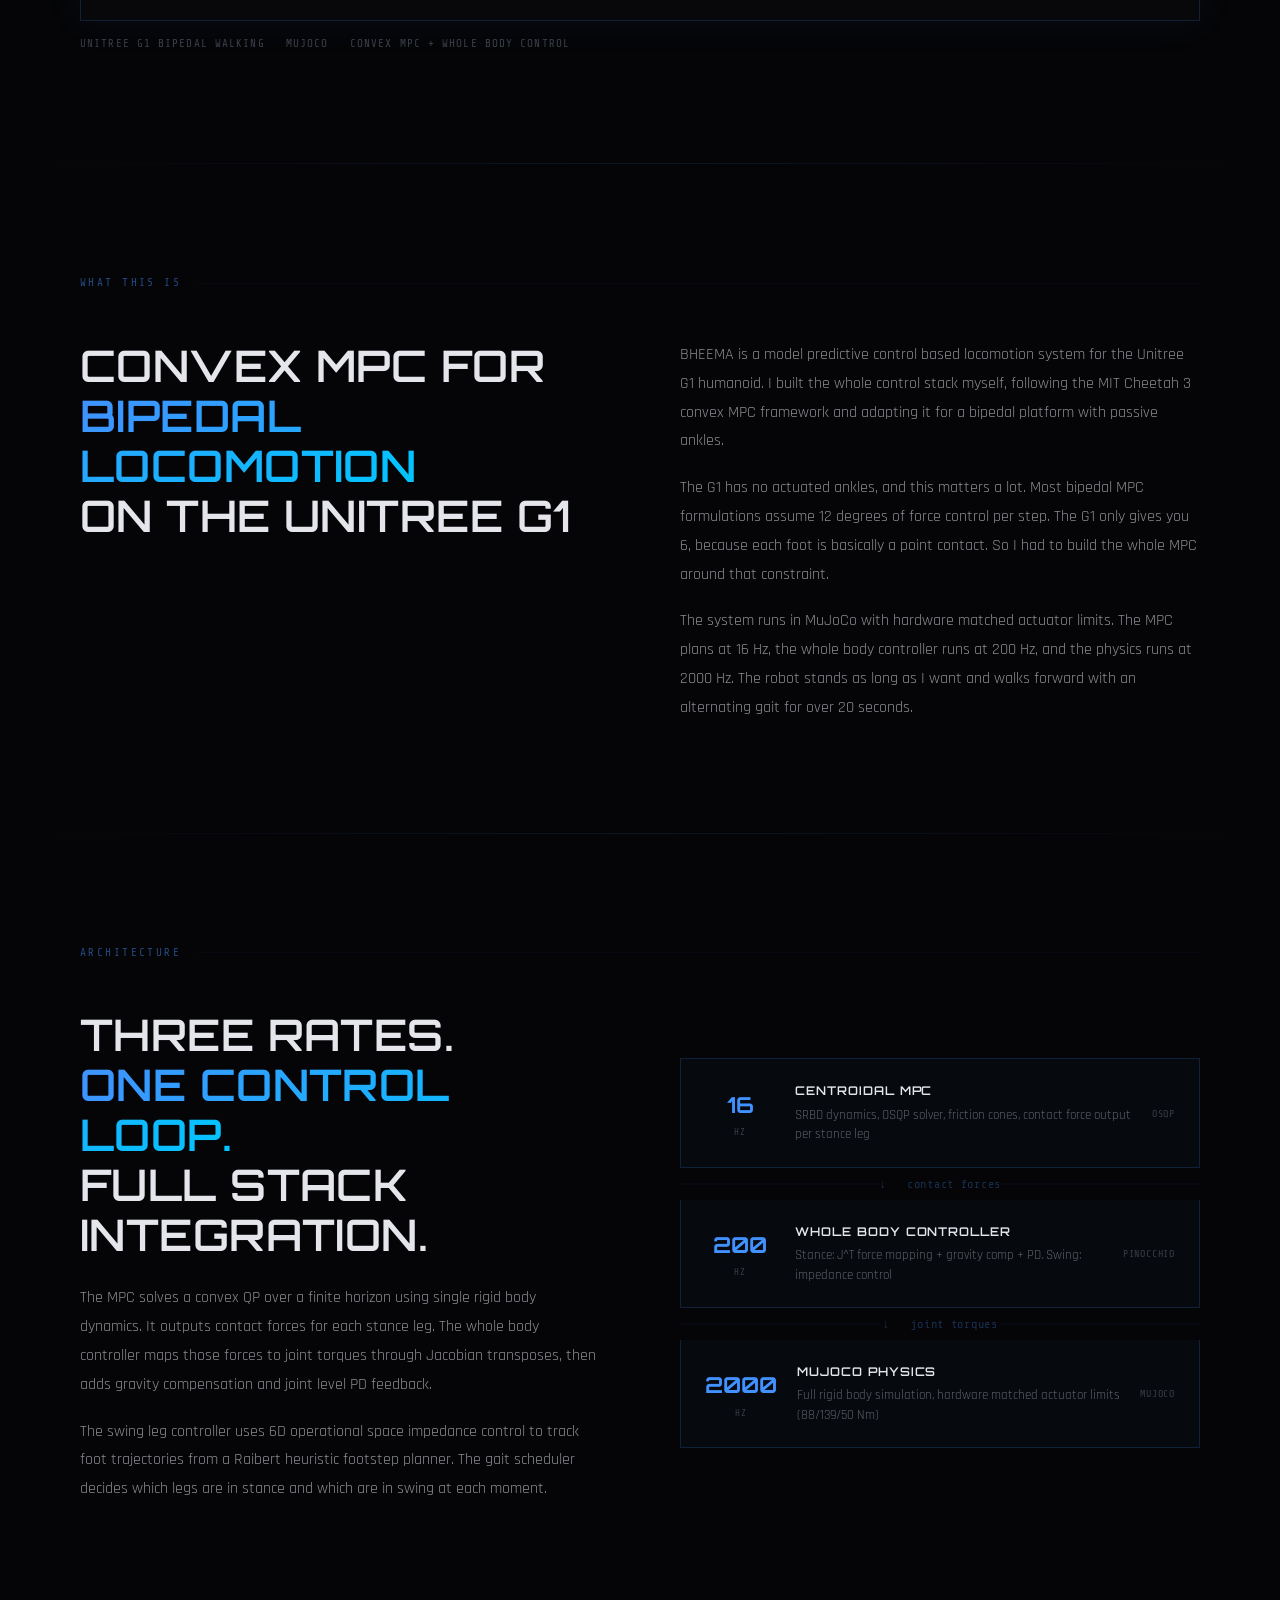
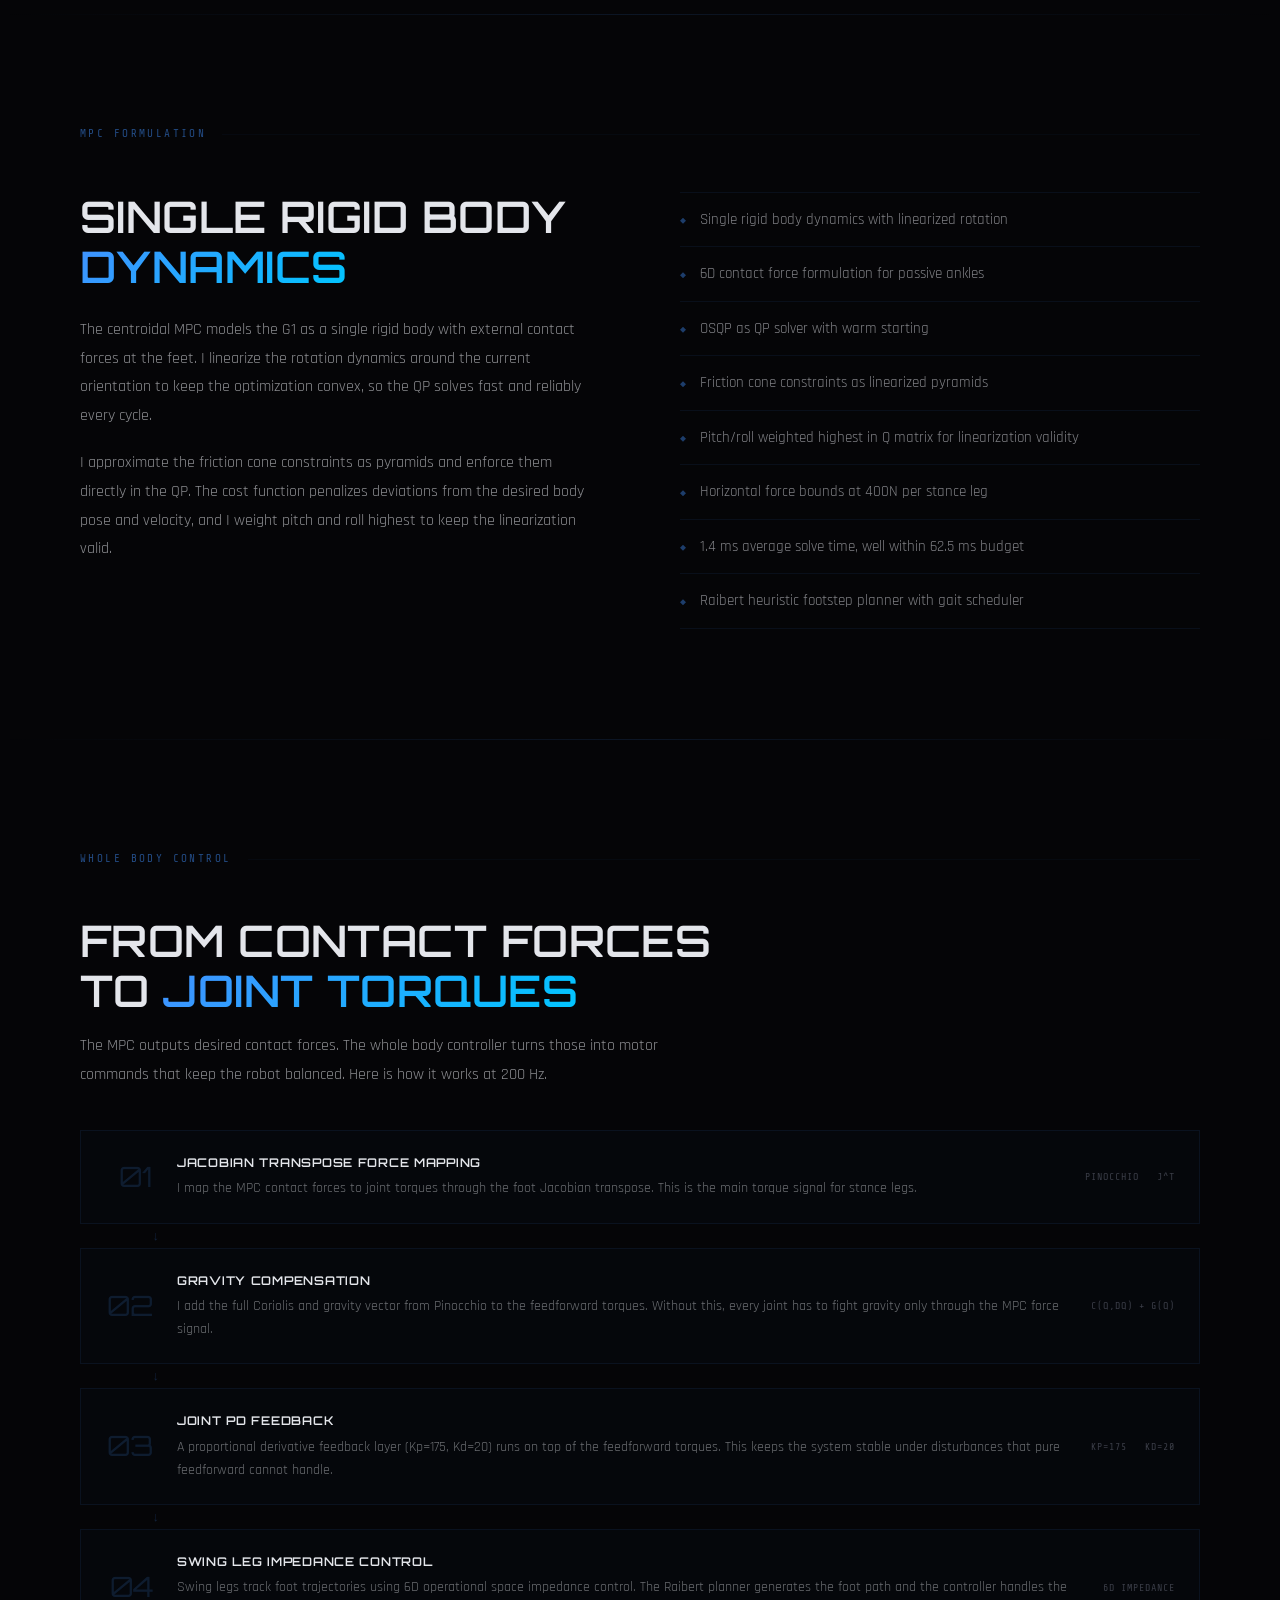
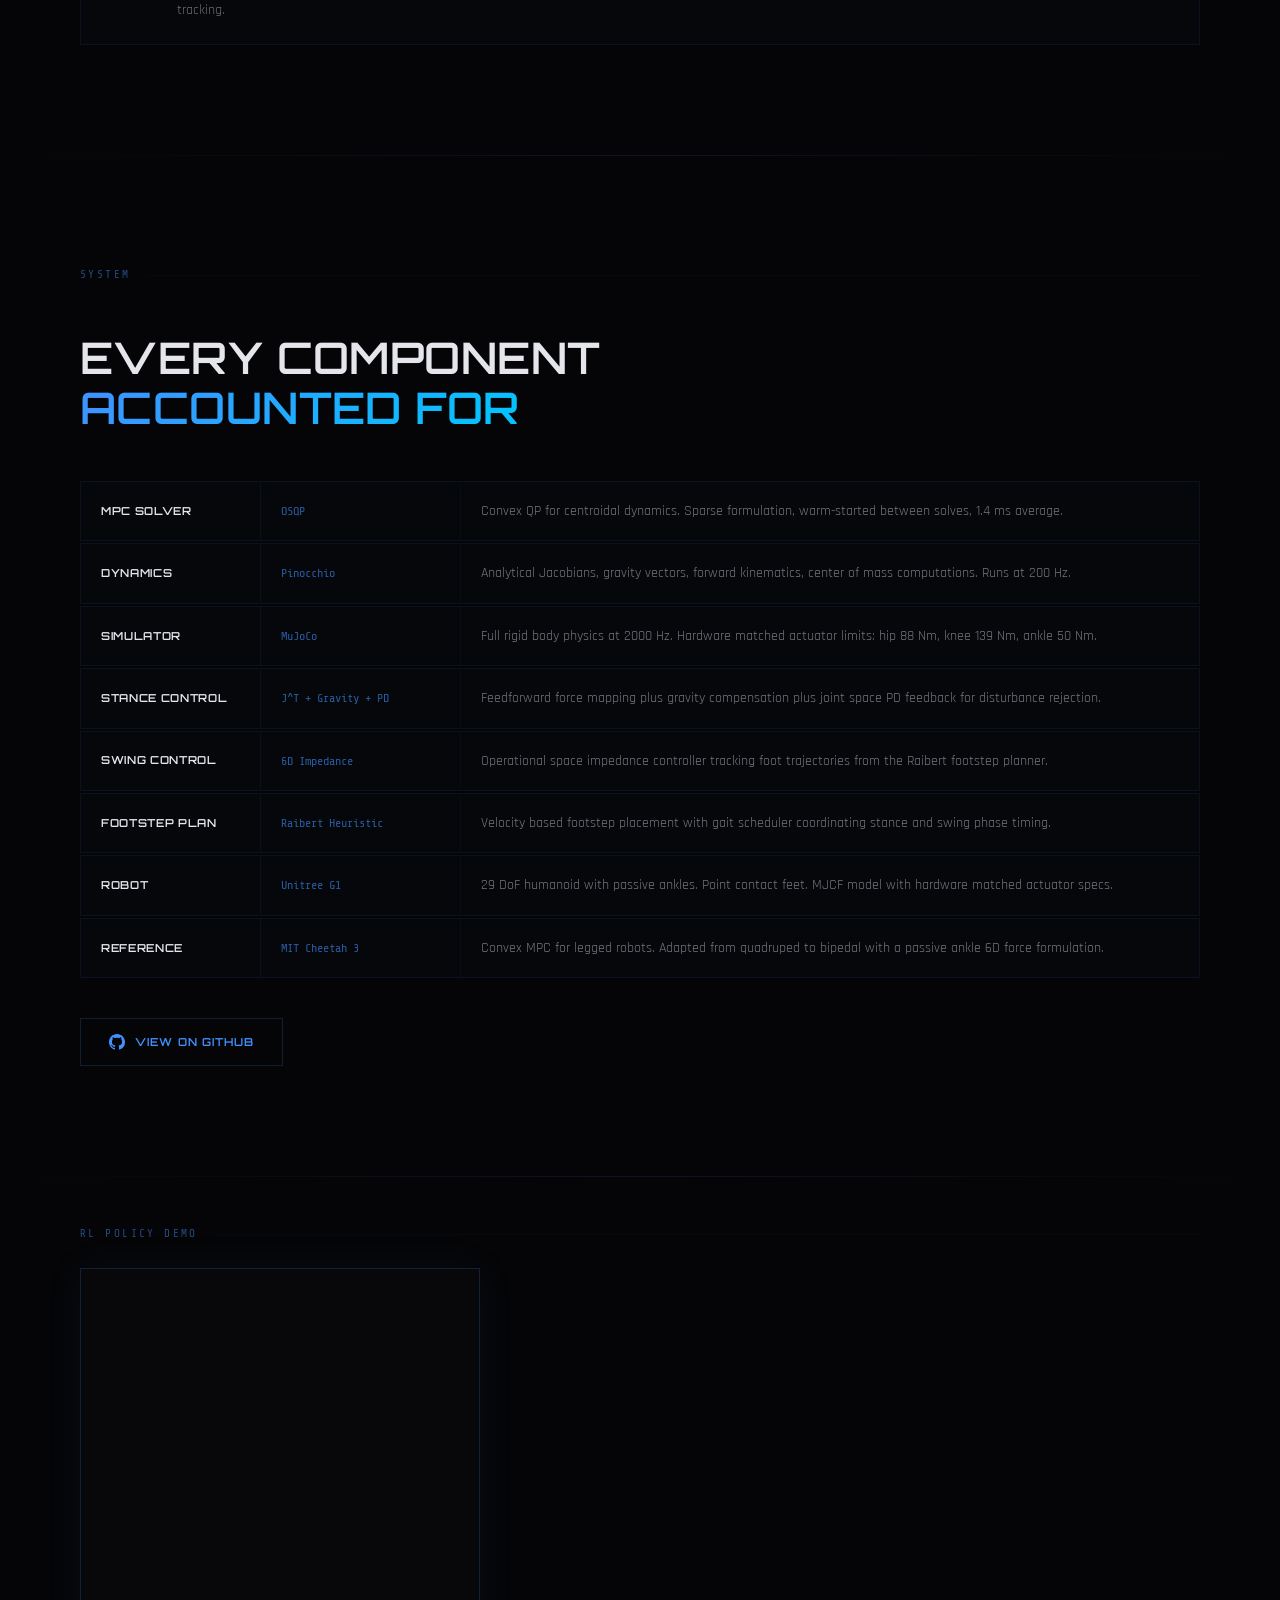
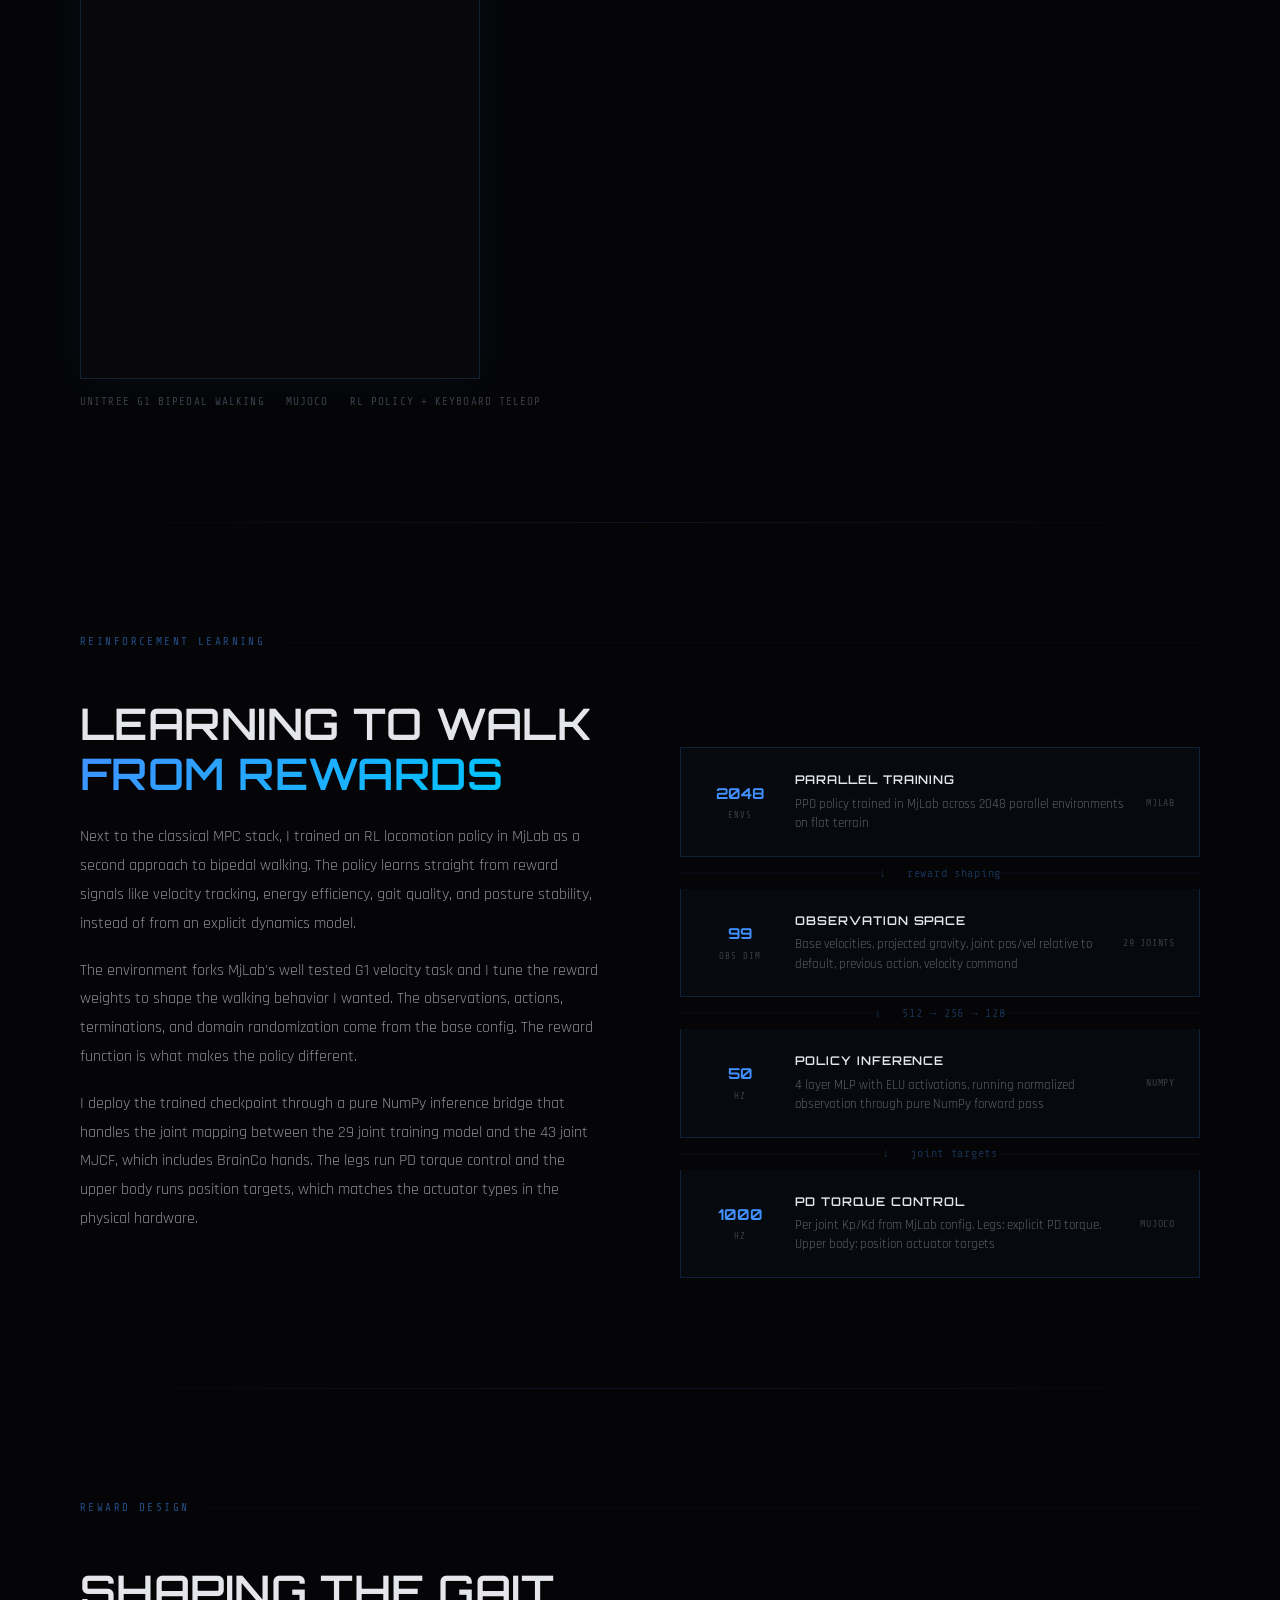
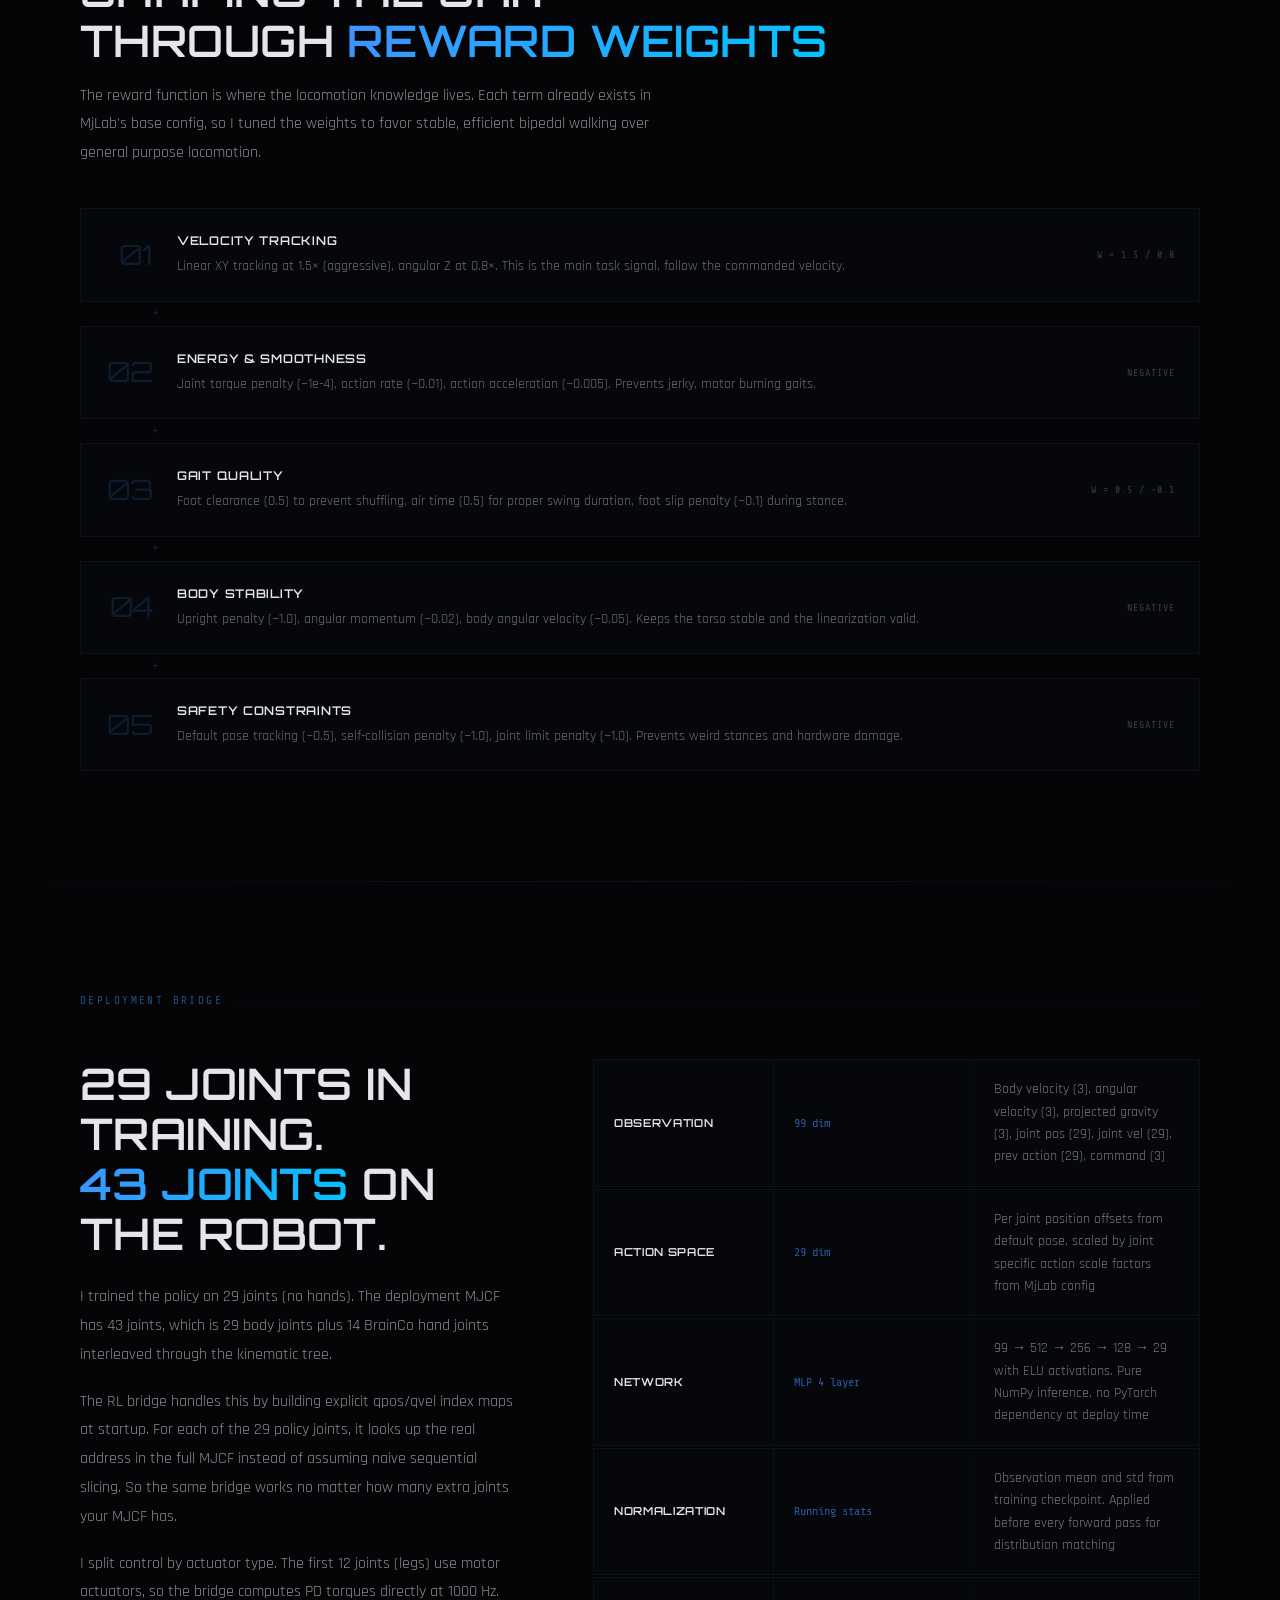
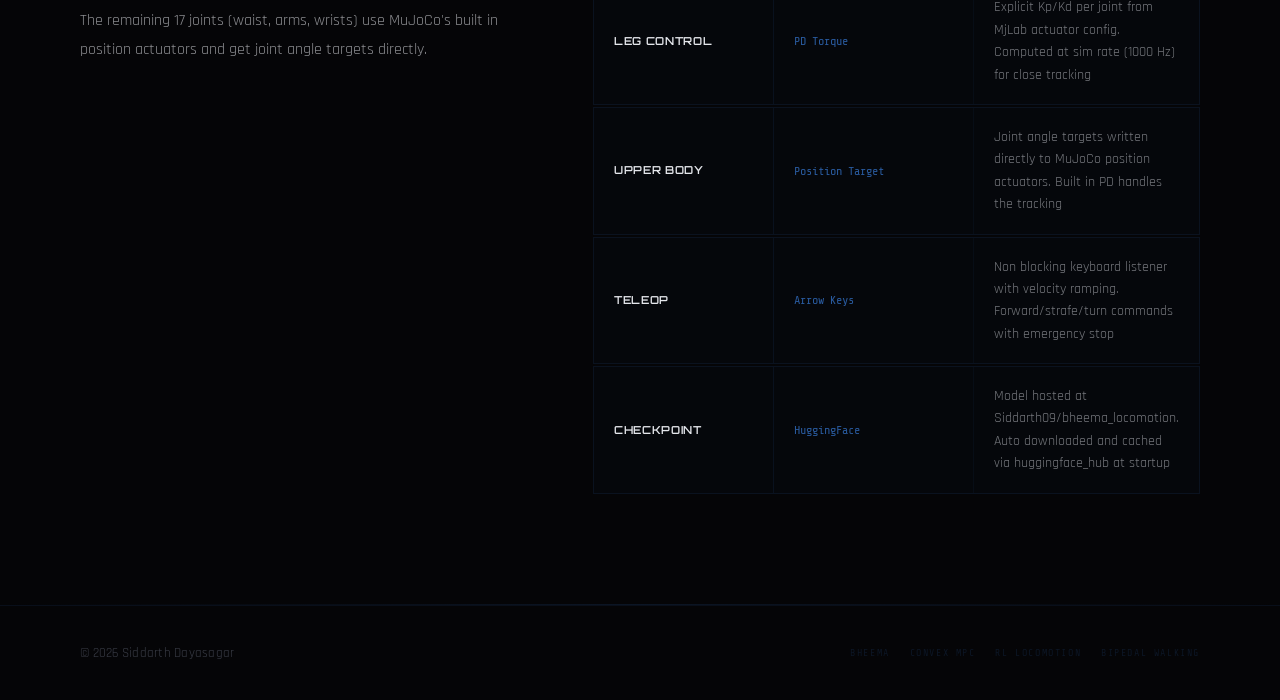
==== commit 13226c2e: "Changes to remove ai content" ====
--- a/projects/bheema.html
+++ b/projects/bheema.html
@@ -3,7 +3,7 @@
 <head>
   <meta charset="UTF-8"/>
   <meta name="viewport" content="width=device-width, initial-scale=1.0"/>
-  <title>BHEEMA — Bipedal Locomotion via Convex MPC</title>
+  <title>BHEEMA: Bipedal Locomotion via Convex MPC</title>
   <link href="https://fonts.googleapis.com/css2?family=Rajdhani:wght@300;400;500;600;700&family=Orbitron:wght@400;500;600;700;800;900&family=Share+Tech+Mono&display=swap" rel="stylesheet"/>
   <style>
     *, *::before, *::after { box-sizing: border-box; margin: 0; padding: 0; }
@@ -546,7 +546,7 @@
   <div class="hero-gradient"></div>
 
   <div class="hero-content">
-    <div class="hero-eyebrow">Convex MPC &nbsp; Whole-Body Control &nbsp; RL Policy &nbsp; 2026</div>
+    <div class="hero-eyebrow">Convex MPC &nbsp; Whole Body Control &nbsp; RL Policy &nbsp; 2026</div>
     <h1 class="hero-title">
       BHEEMA<br/>
       <em>Making a humanoid</em><br/>
@@ -554,7 +554,7 @@
     </h1>
     <p class="hero-sub">
       A convex MPC locomotion controller and an RL policy for the Unitree G1
-      humanoid, built entirely from scratch in MuJoCo. Classical control meets
+      humanoid, built from scratch in MuJoCo. I run classical control and
       learned locomotion on the same platform.
     </p>
     <div class="hero-stats">
@@ -594,7 +594,7 @@
       allowfullscreen>
     </iframe>
   </div>
-  <div class="video-caption">Unitree G1 bipedal walking &nbsp; MuJoCo &nbsp; Convex MPC + Whole-Body Control</div>
+  <div class="video-caption">Unitree G1 bipedal walking &nbsp; MuJoCo &nbsp; Convex MPC + Whole Body Control</div>
 </div>
 
 <div class="divider"></div>
@@ -613,21 +613,21 @@
     <div>
       <p class="body-text">
         BHEEMA is a model predictive control based locomotion system for the
-        Unitree G1 humanoid. I built the entire control stack from the ground up,
-        following the MIT Cheetah 3 convex MPC framework and adapting it for a
-        bipedal platform with passive ankles.
+        Unitree G1 humanoid. I built the whole control stack myself, following
+        the MIT Cheetah 3 convex MPC framework and adapting it for a bipedal
+        platform with passive ankles.
       </p>
       <p class="body-text">
-        The G1 has no actuated ankles, which changes everything. Most bipedal MPC
+        The G1 has no actuated ankles, and this matters a lot. Most bipedal MPC
         formulations assume 12 degrees of force control per step. The G1 only gives
-        you 6 since each foot is effectively a point contact. The entire MPC had to
-        be built around that constraint.
+        you 6, because each foot is basically a point contact. So I had to build
+        the whole MPC around that constraint.
       </p>
       <p class="body-text">
-        The system runs entirely in MuJoCo with hardware-matched actuator limits.
-        The MPC plans at 16 Hz, the whole-body controller executes at 200 Hz, and
-        the physics runs at 2000 Hz. The robot stands indefinitely and walks forward
-        with an alternating gait for over 20 seconds.
+        The system runs in MuJoCo with hardware matched actuator limits. The MPC
+        plans at 16 Hz, the whole body controller runs at 200 Hz, and the physics
+        runs at 2000 Hz. The robot stands as long as I want and walks forward with
+        an alternating gait for over 20 seconds.
       </p>
     </div>
   </div>
@@ -646,16 +646,16 @@
         Full stack integration.
       </h2>
       <p class="body-text">
-        The MPC solves a convex QP over a finite horizon using single rigid-body
-        dynamics. It outputs optimal contact forces for each stance leg. Those forces
-        get mapped to joint torques by the whole-body controller through Jacobian
-        transposes, then combined with gravity compensation and joint-level PD feedback.
+        The MPC solves a convex QP over a finite horizon using single rigid body
+        dynamics. It outputs contact forces for each stance leg. The whole body
+        controller maps those forces to joint torques through Jacobian transposes,
+        then adds gravity compensation and joint level PD feedback.
       </p>
       <p class="body-text" style="margin-top:18px">
-        The swing leg controller uses 6D operational-space impedance control to
-        track foot trajectories generated by a Raibert heuristic footstep planner.
-        The gait scheduler coordinates which legs are in stance and which are in
-        swing at any given moment.
+        The swing leg controller uses 6D operational space impedance control to
+        track foot trajectories from a Raibert heuristic footstep planner. The
+        gait scheduler decides which legs are in stance and which are in swing at
+        each moment.
       </p>
     </div>
     <div>
@@ -675,7 +675,7 @@
           <div class="diag-tier">
             <div class="diag-rate">200<span>Hz</span></div>
             <div class="diag-info">
-              <div class="diag-name">Whole-Body Controller</div>
+              <div class="diag-name">Whole Body Controller</div>
               <div class="diag-desc">Stance: J^T force mapping + gravity comp + PD. Swing: impedance control</div>
             </div>
             <div class="diag-tag">Pinocchio</div>
@@ -687,7 +687,7 @@
             <div class="diag-rate">2000<span>Hz</span></div>
             <div class="diag-info">
               <div class="diag-name">MuJoCo Physics</div>
-              <div class="diag-desc">Full rigid-body simulation, hardware-matched actuator limits (88/139/50 Nm)</div>
+              <div class="diag-desc">Full rigid body simulation, hardware matched actuator limits (88/139/50 Nm)</div>
             </div>
             <div class="diag-tag">MuJoCo</div>
           </div>
@@ -705,25 +705,25 @@
   <div class="two-col">
     <div>
       <h2 class="section-title">
-        Single rigid-body<br/>
+        Single rigid body<br/>
         <em>dynamics</em>
       </h2>
       <p class="body-text" style="margin-top:20px">
         The centroidal MPC models the G1 as a single rigid body with external
-        contact forces acting at the feet. The rotation dynamics are linearized
-        around the current orientation to keep the optimization convex, which
-        means the QP solves fast and reliably every cycle.
+        contact forces at the feet. I linearize the rotation dynamics around the
+        current orientation to keep the optimization convex, so the QP solves fast
+        and reliably every cycle.
       </p>
       <p class="body-text">
-        Friction cone constraints are approximated as pyramids and enforced
-        directly in the QP. The cost function penalizes deviations from the
-        desired body pose and velocity, with pitch and roll weighted highest
-        to keep the linearization valid.
+        I approximate the friction cone constraints as pyramids and enforce them
+        directly in the QP. The cost function penalizes deviations from the desired
+        body pose and velocity, and I weight pitch and roll highest to keep the
+        linearization valid.
       </p>
     </div>
     <div>
       <ul class="detail-list">
-        <li>Single rigid-body dynamics with linearized rotation</li>
+        <li>Single rigid body dynamics with linearized rotation</li>
         <li>6D contact force formulation for passive ankles</li>
         <li>OSQP as QP solver with warm starting</li>
         <li>Friction cone constraints as linearized pyramids</li>
@@ -738,25 +738,24 @@
 
 <div class="divider"></div>
 
-<!-- ── WHOLE-BODY CONTROL ────────────────────── -->
+<!-- ── WHOLE BODY CONTROL ────────────────────── -->
 <section class="section">
-  <div class="eyebrow">Whole-Body Control</div>
+  <div class="eyebrow">Whole Body Control</div>
   <h2 class="section-title" style="margin-bottom:16px">
     From contact forces<br/>
     to <em>joint torques</em>
   </h2>
   <p class="body-text" style="margin-bottom:0">
-    The MPC outputs desired contact forces. The whole-body controller's job is to
-    turn those into actual motor commands that keep the robot balanced. Here is
-    exactly how that happens at 200 Hz.
+    The MPC outputs desired contact forces. The whole body controller turns those
+    into motor commands that keep the robot balanced. Here is how it works at 200 Hz.
   </p>
 
   <div class="pipeline">
     <div class="pipe-step">
       <div class="pipe-num">01</div>
       <div class="pipe-content">
-        <div class="pipe-title">Jacobian-Transpose Force Mapping</div>
-        <div class="pipe-desc">The MPC contact forces are mapped to joint torques through the foot Jacobian transpose. This is the primary torque signal for stance legs.</div>
+        <div class="pipe-title">Jacobian Transpose Force Mapping</div>
+        <div class="pipe-desc">I map the MPC contact forces to joint torques through the foot Jacobian transpose. This is the main torque signal for stance legs.</div>
       </div>
       <div class="pipe-tag">Pinocchio &nbsp; J^T</div>
     </div>
@@ -767,7 +766,7 @@
       <div class="pipe-num">02</div>
       <div class="pipe-content">
         <div class="pipe-title">Gravity Compensation</div>
-        <div class="pipe-desc">The full Coriolis and gravity vector from Pinocchio is added to the feedforward torques. Without this, every joint has to fight gravity purely through the MPC force signal.</div>
+        <div class="pipe-desc">I add the full Coriolis and gravity vector from Pinocchio to the feedforward torques. Without this, every joint has to fight gravity only through the MPC force signal.</div>
       </div>
       <div class="pipe-tag">C(q,dq) + g(q)</div>
     </div>
@@ -778,7 +777,7 @@
       <div class="pipe-num">03</div>
       <div class="pipe-content">
         <div class="pipe-title">Joint PD Feedback</div>
-        <div class="pipe-desc">A proportional-derivative feedback layer (Kp=175, Kd=20) runs on top of the feedforward torques. This is what keeps the system stable under perturbations that pure feedforward cannot handle.</div>
+        <div class="pipe-desc">A proportional derivative feedback layer (Kp=175, Kd=20) runs on top of the feedforward torques. This keeps the system stable under disturbances that pure feedforward cannot handle.</div>
       </div>
       <div class="pipe-tag">Kp=175 &nbsp; Kd=20</div>
     </div>
@@ -789,7 +788,7 @@
       <div class="pipe-num">04</div>
       <div class="pipe-content">
         <div class="pipe-title">Swing Leg Impedance Control</div>
-        <div class="pipe-desc">Swing legs track foot trajectories using 6D operational-space impedance control. The foot path is generated by the Raibert planner and the controller handles the tracking.</div>
+        <div class="pipe-desc">Swing legs track foot trajectories using 6D operational space impedance control. The Raibert planner generates the foot path and the controller handles the tracking.</div>
       </div>
       <div class="pipe-tag">6D Impedance</div>
     </div>
@@ -820,32 +819,32 @@
     <div class="comp-row">
       <div class="comp-name">Simulator</div>
       <div class="comp-tech">MuJoCo</div>
-      <div class="comp-desc">Full rigid-body physics at 2000 Hz. Hardware-matched actuator limits: hip 88 Nm, knee 139 Nm, ankle 50 Nm.</div>
+      <div class="comp-desc">Full rigid body physics at 2000 Hz. Hardware matched actuator limits: hip 88 Nm, knee 139 Nm, ankle 50 Nm.</div>
     </div>
     <div class="comp-row">
       <div class="comp-name">Stance Control</div>
       <div class="comp-tech">J^T + Gravity + PD</div>
-      <div class="comp-desc">Feedforward force mapping plus gravity compensation plus joint-space PD feedback for disturbance rejection.</div>
+      <div class="comp-desc">Feedforward force mapping plus gravity compensation plus joint space PD feedback for disturbance rejection.</div>
     </div>
     <div class="comp-row">
       <div class="comp-name">Swing Control</div>
       <div class="comp-tech">6D Impedance</div>
-      <div class="comp-desc">Operational-space impedance controller tracking foot trajectories from the Raibert footstep planner.</div>
+      <div class="comp-desc">Operational space impedance controller tracking foot trajectories from the Raibert footstep planner.</div>
     </div>
     <div class="comp-row">
       <div class="comp-name">Footstep Plan</div>
       <div class="comp-tech">Raibert Heuristic</div>
-      <div class="comp-desc">Velocity-based footstep placement with gait scheduler coordinating stance and swing phase timing.</div>
+      <div class="comp-desc">Velocity based footstep placement with gait scheduler coordinating stance and swing phase timing.</div>
     </div>
     <div class="comp-row">
       <div class="comp-name">Robot</div>
       <div class="comp-tech">Unitree G1</div>
-      <div class="comp-desc">29-DoF humanoid with passive ankles. Point contact feet. MJCF model with hardware-matched actuator specs.</div>
+      <div class="comp-desc">29 DoF humanoid with passive ankles. Point contact feet. MJCF model with hardware matched actuator specs.</div>
     </div>
     <div class="comp-row">
       <div class="comp-name">Reference</div>
       <div class="comp-tech">MIT Cheetah 3</div>
-      <div class="comp-desc">Convex MPC for legged robots. Adapted from quadruped to bipedal with passive-ankle 6D force formulation.</div>
+      <div class="comp-desc">Convex MPC for legged robots. Adapted from quadruped to bipedal with a passive ankle 6D force formulation.</div>
     </div>
   </div>
 
@@ -885,25 +884,23 @@
         <em>from rewards</em>
       </h2>
       <p class="body-text">
-        Alongside the classical MPC stack, I trained an RL locomotion policy
-        using MjLab as a parallel approach to bipedal walking. The policy learns
-        directly from reward signals — velocity tracking, energy efficiency,
-        gait quality, and posture stability — rather than from an explicit
-        dynamics model.
+        Next to the classical MPC stack, I trained an RL locomotion policy in
+        MjLab as a second approach to bipedal walking. The policy learns straight
+        from reward signals like velocity tracking, energy efficiency, gait
+        quality, and posture stability, instead of from an explicit dynamics model.
       </p>
       <p class="body-text">
-        The environment forks MjLab's battle-tested G1 velocity task and
-        customizes the reward weights to shape the walking behavior I wanted.
-        The observations, actions, terminations, and domain randomization are
-        inherited from the base config. What makes the policy unique is the
-        reward function.
+        The environment forks MjLab's well tested G1 velocity task and I tune the
+        reward weights to shape the walking behavior I wanted. The observations,
+        actions, terminations, and domain randomization come from the base config.
+        The reward function is what makes the policy different.
       </p>
       <p class="body-text">
-        The trained checkpoint is deployed through a pure-NumPy inference
-        bridge that handles the joint mapping between the 29-joint training
-        model and the 43-joint MJCF (which includes BrainCo hands). Legs run
-        PD torque control, upper body runs position targets — matching the
-        actuator types in the physical hardware.
+        I deploy the trained checkpoint through a pure NumPy inference bridge that
+        handles the joint mapping between the 29 joint training model and the 43
+        joint MJCF, which includes BrainCo hands. The legs run PD torque control
+        and the upper body runs position targets, which matches the actuator types
+        in the physical hardware.
       </p>
     </div>
     <div>
@@ -935,7 +932,7 @@
             <div class="diag-rate" style="font-size:15px">50<span>Hz</span></div>
             <div class="diag-info">
               <div class="diag-name">Policy Inference</div>
-              <div class="diag-desc">4-layer MLP with ELU activations, running normalized observation through pure NumPy forward pass</div>
+              <div class="diag-desc">4 layer MLP with ELU activations, running normalized observation through pure NumPy forward pass</div>
             </div>
             <div class="diag-tag">NumPy</div>
           </div>
@@ -946,7 +943,7 @@
             <div class="diag-rate" style="font-size:15px">1000<span>Hz</span></div>
             <div class="diag-info">
               <div class="diag-name">PD Torque Control</div>
-              <div class="diag-desc">Per-joint Kp/Kd from MjLab config. Legs: explicit PD torque. Upper body: position actuator targets</div>
+              <div class="diag-desc">Per joint Kp/Kd from MjLab config. Legs: explicit PD torque. Upper body: position actuator targets</div>
             </div>
             <div class="diag-tag">MuJoCo</div>
           </div>
@@ -966,9 +963,9 @@
     through <em>reward weights</em>
   </h2>
   <p class="body-text" style="margin-bottom:0">
-    The reward function is where the locomotion knowledge lives. Each term
-    already exists in MjLab's base config — I tuned the weights to prioritize
-    stable, efficient bipedal walking over general-purpose locomotion.
+    The reward function is where the locomotion knowledge lives. Each term already
+    exists in MjLab's base config, so I tuned the weights to favor stable, efficient
+    bipedal walking over general purpose locomotion.
   </p>
 
   <div class="pipeline">
@@ -976,7 +973,7 @@
       <div class="pipe-num">01</div>
       <div class="pipe-content">
         <div class="pipe-title">Velocity Tracking</div>
-        <div class="pipe-desc">Linear XY tracking at 1.5× (aggressive), angular Z at 0.8×. The primary task signal — follow the commanded velocity.</div>
+        <div class="pipe-desc">Linear XY tracking at 1.5× (aggressive), angular Z at 0.8×. This is the main task signal, follow the commanded velocity.</div>
       </div>
       <div class="pipe-tag">w = 1.5 / 0.8</div>
     </div>
@@ -987,7 +984,7 @@
       <div class="pipe-num">02</div>
       <div class="pipe-content">
         <div class="pipe-title">Energy &amp; Smoothness</div>
-        <div class="pipe-desc">Joint torque penalty (−1e-4), action rate (−0.01), action acceleration (−0.005). Prevents jerky, motor-burning gaits.</div>
+        <div class="pipe-desc">Joint torque penalty (−1e-4), action rate (−0.01), action acceleration (−0.005). Prevents jerky, motor burning gaits.</div>
       </div>
       <div class="pipe-tag">Negative</div>
     </div>
@@ -1039,22 +1036,21 @@
         <em>43 joints</em> on the robot.
       </h2>
       <p class="body-text">
-        The policy was trained on 29 joints (no hands). The deployment MJCF has
-        43 joints — 29 body joints plus 14 BrainCo hand joints interleaved
-        throughout the kinematic tree.
+        I trained the policy on 29 joints (no hands). The deployment MJCF has 43
+        joints, which is 29 body joints plus 14 BrainCo hand joints interleaved
+        through the kinematic tree.
       </p>
       <p class="body-text">
-        The RL bridge solves this by building explicit qpos/qvel index maps at
-        startup. For each of the 29 policy joints, it looks up the actual
-        address in the full MJCF rather than assuming naive sequential slicing.
-        This means the same bridge works regardless of how many extra joints
-        your MJCF has.
+        The RL bridge handles this by building explicit qpos/qvel index maps at
+        startup. For each of the 29 policy joints, it looks up the real address in
+        the full MJCF instead of assuming naive sequential slicing. So the same
+        bridge works no matter how many extra joints your MJCF has.
       </p>
       <p class="body-text">
-        Control is split by actuator type. The first 12 joints (legs) use motor
-        actuators — the bridge computes PD torques explicitly at 1000 Hz. The
-        remaining 17 joints (waist, arms, wrists) use MuJoCo's built-in position
-        actuators and receive joint angle targets directly.
+        I split control by actuator type. The first 12 joints (legs) use motor
+        actuators, so the bridge computes PD torques directly at 1000 Hz. The
+        remaining 17 joints (waist, arms, wrists) use MuJoCo's built in position
+        actuators and get joint angle targets directly.
       </p>
     </div>
     <div>
@@ -1067,11 +1063,11 @@
         <div class="comp-row">
           <div class="comp-name">Action Space</div>
           <div class="comp-tech">29 dim</div>
-          <div class="comp-desc">Per-joint position offsets from default pose, scaled by joint-specific action scale factors from MjLab config</div>
+          <div class="comp-desc">Per joint position offsets from default pose, scaled by joint specific action scale factors from MjLab config</div>
         </div>
         <div class="comp-row">
           <div class="comp-name">Network</div>
-          <div class="comp-tech">MLP 4-layer</div>
+          <div class="comp-tech">MLP 4 layer</div>
           <div class="comp-desc">99 → 512 → 256 → 128 → 29 with ELU activations. Pure NumPy inference, no PyTorch dependency at deploy time</div>
         </div>
         <div class="comp-row">
@@ -1082,22 +1078,22 @@
         <div class="comp-row">
           <div class="comp-name">Leg Control</div>
           <div class="comp-tech">PD Torque</div>
-          <div class="comp-desc">Explicit Kp/Kd per joint from MjLab actuator config. Computed at sim rate (1000 Hz) for tight tracking</div>
+          <div class="comp-desc">Explicit Kp/Kd per joint from MjLab actuator config. Computed at sim rate (1000 Hz) for close tracking</div>
         </div>
         <div class="comp-row">
           <div class="comp-name">Upper Body</div>
           <div class="comp-tech">Position Target</div>
-          <div class="comp-desc">Joint angle targets written directly to MuJoCo position actuators. Built-in PD handles the tracking</div>
+          <div class="comp-desc">Joint angle targets written directly to MuJoCo position actuators. Built in PD handles the tracking</div>
         </div>
         <div class="comp-row">
           <div class="comp-name">Teleop</div>
           <div class="comp-tech">Arrow Keys</div>
-          <div class="comp-desc">Non-blocking keyboard listener with velocity ramping. Forward/strafe/turn commands with emergency stop</div>
+          <div class="comp-desc">Non blocking keyboard listener with velocity ramping. Forward/strafe/turn commands with emergency stop</div>
         </div>
         <div class="comp-row">
           <div class="comp-name">Checkpoint</div>
           <div class="comp-tech">HuggingFace</div>
-          <div class="comp-desc">Model hosted at Siddarth09/bheema_locomotion. Auto-downloaded and cached via huggingface_hub at startup</div>
+          <div class="comp-desc">Model hosted at Siddarth09/bheema_locomotion. Auto downloaded and cached via huggingface_hub at startup</div>
         </div>
       </div>
     </div>
